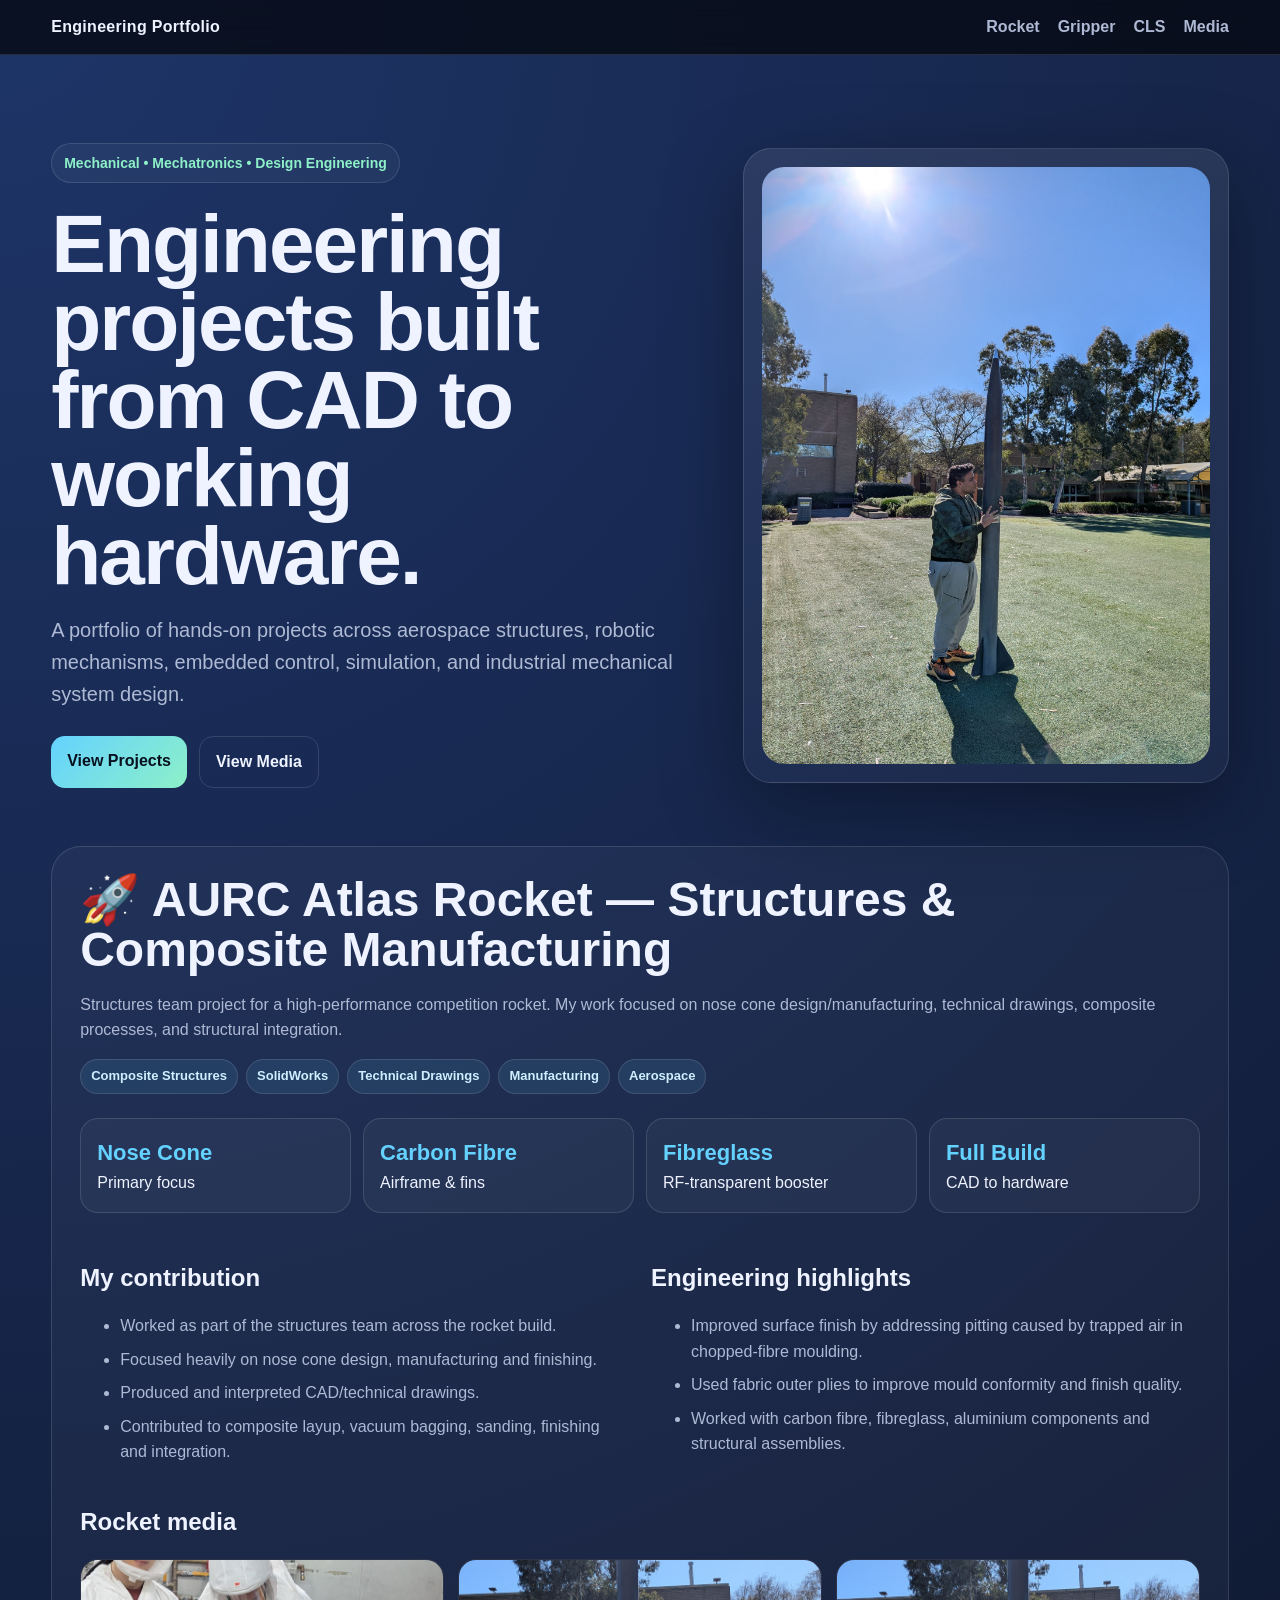
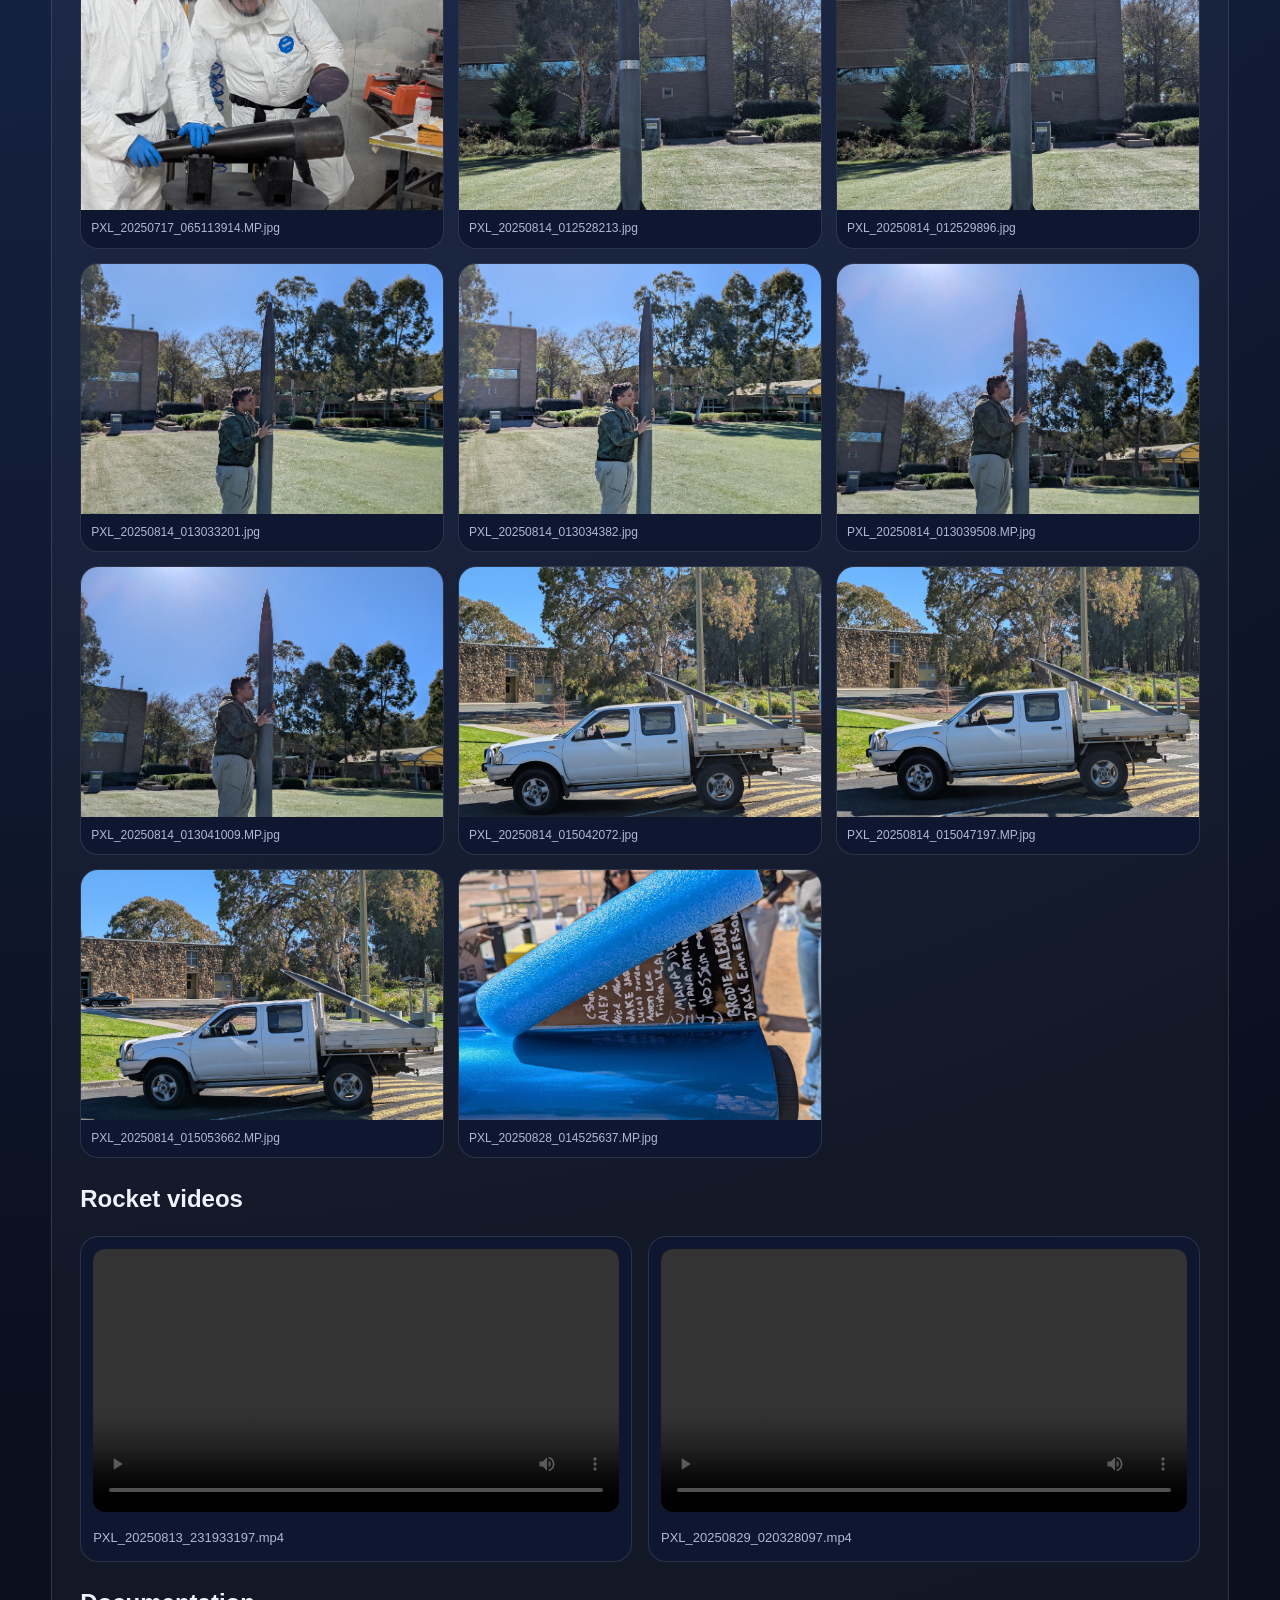
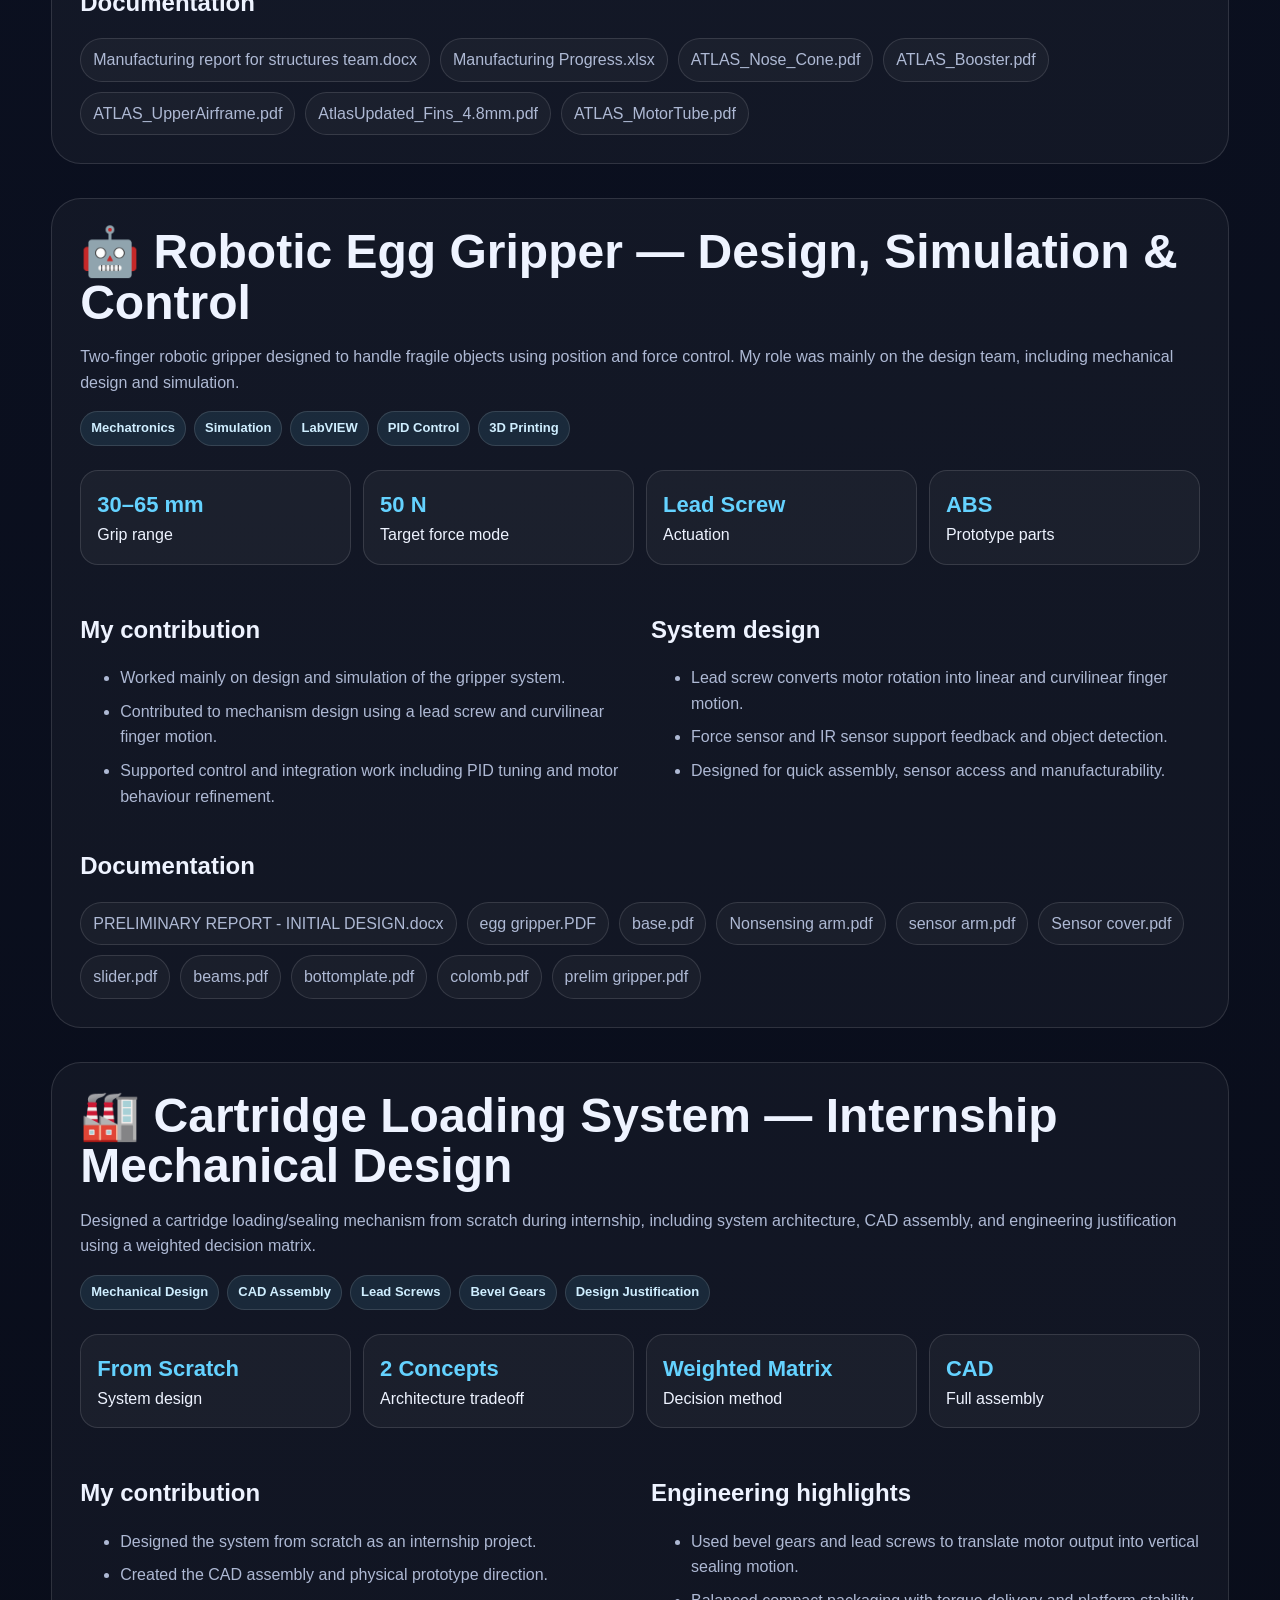
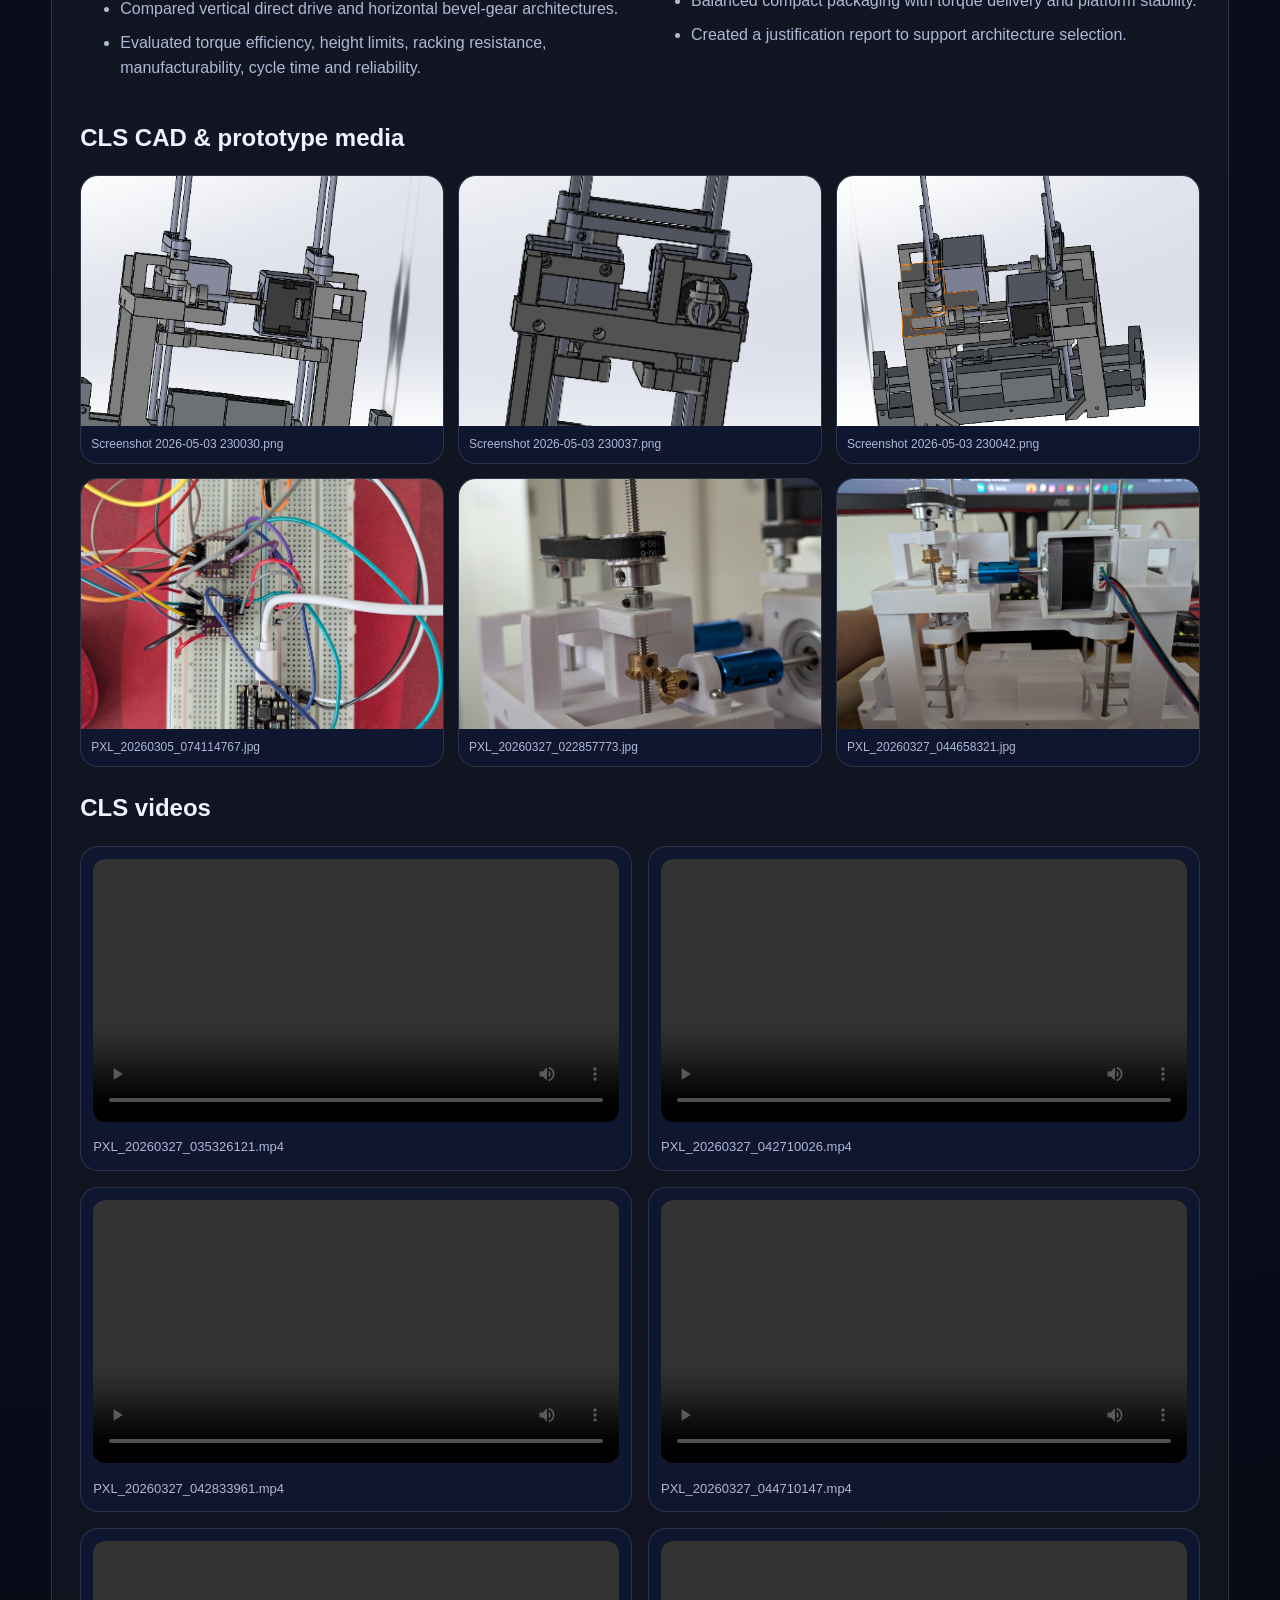
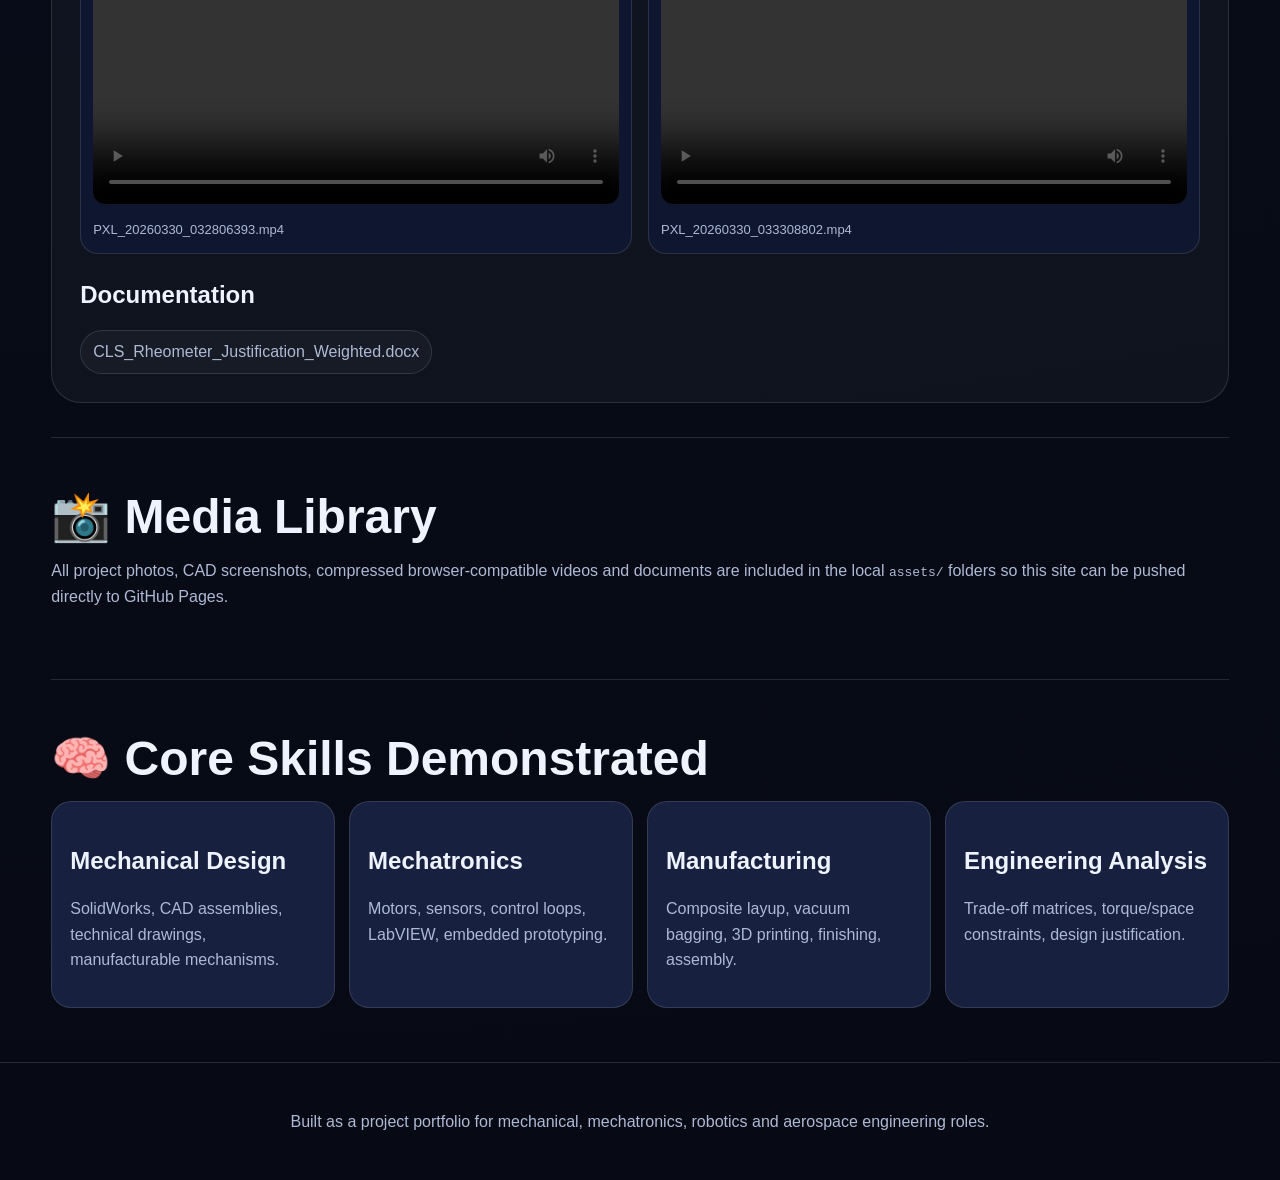
==== index.html @ 1f877331 "Add files via upload" ====
<!doctype html>
<html lang="en">
<head>
<meta charset="utf-8">
<meta name="viewport" content="width=device-width,initial-scale=1">
<title>Engineering Portfolio | Mechanical & Mechatronics Projects</title>
<style>
:root { --bg:#0b1020; --panel:#121a33; --card:#17213f; --text:#eef3ff; --muted:#aeb9d4; --accent:#64d2ff; --accent2:#8df0c8; --line:rgba(255,255,255,.12); }
*{box-sizing:border-box} html{scroll-behavior:smooth} body{margin:0;font-family:Inter,Segoe UI,Arial,sans-serif;background:radial-gradient(circle at top left,#1e3568 0,#0b1020 38%,#070a14 100%);color:var(--text);line-height:1.6} a{color:inherit} .wrap{width:min(1180px,92vw);margin:auto} nav{position:sticky;top:0;z-index:10;background:rgba(7,10,20,.82);backdrop-filter:blur(14px);border-bottom:1px solid var(--line)} nav .wrap{display:flex;justify-content:space-between;gap:16px;align-items:center;padding:14px 0} nav a{text-decoration:none;color:var(--muted);font-weight:600;margin-left:18px} nav a:hover{color:var(--accent)} .brand{color:var(--text);font-weight:800;letter-spacing:.3px} header{padding:88px 0 58px} .hero{display:grid;grid-template-columns:1.15fr .85fr;gap:34px;align-items:center} .badge{display:inline-flex;gap:8px;align-items:center;border:1px solid var(--line);border-radius:999px;padding:8px 12px;color:var(--accent2);background:rgba(255,255,255,.04);font-weight:700;font-size:14px} h1{font-size:clamp(40px,7vw,82px);line-height:.95;margin:22px 0 18px;letter-spacing:-2px} h2{font-size:clamp(30px,4vw,48px);line-height:1.05;margin:0 0 16px} h3{font-size:24px;margin:22px 0 8px} p{color:var(--muted)} .lead{font-size:20px;max-width:720px} .cta{display:flex;gap:12px;flex-wrap:wrap;margin-top:26px} .btn{display:inline-block;padding:12px 16px;border-radius:14px;text-decoration:none;background:linear-gradient(135deg,var(--accent),var(--accent2));color:#07101f;font-weight:900} .btn.secondary{background:transparent;color:var(--text);border:1px solid var(--line)} .hero-card{background:linear-gradient(180deg,rgba(255,255,255,.08),rgba(255,255,255,.03));border:1px solid var(--line);border-radius:28px;padding:18px;box-shadow:0 24px 80px rgba(0,0,0,.35)} .hero-card img{width:100%;border-radius:22px;display:block;aspect-ratio:3/4;object-fit:cover} section{padding:54px 0;border-top:1px solid var(--line)} .project{background:rgba(255,255,255,.035);border:1px solid var(--line);border-radius:30px;padding:28px;margin-bottom:34px} .kpis{display:grid;grid-template-columns:repeat(4,1fr);gap:12px;margin:24px 0} .kpi{padding:16px;border:1px solid var(--line);border-radius:18px;background:rgba(255,255,255,.04)} .kpi b{display:block;color:var(--accent);font-size:22px} .cols{display:grid;grid-template-columns:1fr 1fr;gap:22px} ul{color:var(--muted)} li{margin:8px 0} .tags{display:flex;gap:8px;flex-wrap:wrap;margin:16px 0} .tag{border:1px solid var(--line);background:rgba(100,210,255,.1);color:#cfeeff;padding:6px 10px;border-radius:999px;font-size:13px;font-weight:700} .gallery{display:grid;grid-template-columns:repeat(3,1fr);gap:14px;margin-top:18px} figure{margin:0;background:#0f1730;border:1px solid var(--line);border-radius:18px;overflow:hidden} figure img{width:100%;height:250px;object-fit:cover;display:block} figcaption{font-size:12px;color:var(--muted);padding:9px 10px;white-space:nowrap;overflow:hidden;text-overflow:ellipsis} .videos{display:grid;grid-template-columns:repeat(2,1fr);gap:16px;margin-top:18px} .video-card{background:#0f1730;border:1px solid var(--line);border-radius:18px;padding:12px} video{width:100%;border-radius:12px;background:#000} .video-card p{font-size:13px;margin:8px 0 0} .docs{display:flex;flex-wrap:wrap;gap:10px;margin-top:16px} .doc-link{text-decoration:none;border:1px solid var(--line);border-radius:999px;padding:8px 12px;color:var(--muted);background:rgba(255,255,255,.035)} .doc-link:hover{color:var(--text);border-color:var(--accent)} .skills{display:grid;grid-template-columns:repeat(4,1fr);gap:14px} .skill-card{background:var(--card);border:1px solid var(--line);border-radius:20px;padding:18px} footer{padding:46px 0;color:var(--muted);text-align:center;border-top:1px solid var(--line)} @media(max-width:850px){.hero,.cols,.skills{grid-template-columns:1fr}.kpis{grid-template-columns:repeat(2,1fr)}.gallery,.videos{grid-template-columns:1fr}nav .links{display:none}figure img{height:220px}}
</style>
</head>
<body>
<nav><div class="wrap"><div class="brand">Engineering Portfolio</div><div class="links"><a href="#rocket">Rocket</a><a href="#gripper">Gripper</a><a href="#cls">CLS</a><a href="#media">Media</a></div></div></nav>
<header><div class="wrap hero"><div><span class="badge">Mechanical • Mechatronics • Design Engineering</span><h1>Engineering projects built from CAD to working hardware.</h1><p class="lead">A portfolio of hands-on projects across aerospace structures, robotic mechanisms, embedded control, simulation, and industrial mechanical system design.</p><div class="cta"><a class="btn" href="#rocket">View Projects</a><a class="btn secondary" href="#media">View Media</a></div></div><div class="hero-card"><img src="assets/images/PXL_20250814_013033201.jpg" alt="Atlas rocket full body"></div></div></header>
<main class="wrap">
<section id="rocket" class="project"><h2>🚀 AURC Atlas Rocket — Structures & Composite Manufacturing</h2><p>Structures team project for a high-performance competition rocket. My work focused on nose cone design/manufacturing, technical drawings, composite processes, and structural integration.</p><div class="tags"><span class="tag">Composite Structures</span><span class="tag">SolidWorks</span><span class="tag">Technical Drawings</span><span class="tag">Manufacturing</span><span class="tag">Aerospace</span></div><div class="kpis"><div class="kpi"><b>Nose Cone</b>Primary focus</div><div class="kpi"><b>Carbon Fibre</b>Airframe & fins</div><div class="kpi"><b>Fibreglass</b>RF-transparent booster</div><div class="kpi"><b>Full Build</b>CAD to hardware</div></div><div class="cols"><div><h3>My contribution</h3><ul><li>Worked as part of the structures team across the rocket build.</li><li>Focused heavily on nose cone design, manufacturing and finishing.</li><li>Produced and interpreted CAD/technical drawings.</li><li>Contributed to composite layup, vacuum bagging, sanding, finishing and integration.</li></ul></div><div><h3>Engineering highlights</h3><ul><li>Improved surface finish by addressing pitting caused by trapped air in chopped-fibre moulding.</li><li>Used fabric outer plies to improve mould conformity and finish quality.</li><li>Worked with carbon fibre, fibreglass, aluminium components and structural assemblies.</li></ul></div></div><h3>Rocket media</h3><div class="gallery"><figure><img src="assets/images/PXL_20250717_065113914.MP.jpg" alt="PXL_20250717_065113914.MP.jpg"><figcaption>PXL_20250717_065113914.MP.jpg</figcaption></figure>
<figure><img src="assets/images/PXL_20250814_012528213.jpg" alt="PXL_20250814_012528213.jpg"><figcaption>PXL_20250814_012528213.jpg</figcaption></figure>
<figure><img src="assets/images/PXL_20250814_012529896.jpg" alt="PXL_20250814_012529896.jpg"><figcaption>PXL_20250814_012529896.jpg</figcaption></figure>
<figure><img src="assets/images/PXL_20250814_013033201.jpg" alt="PXL_20250814_013033201.jpg"><figcaption>PXL_20250814_013033201.jpg</figcaption></figure>
<figure><img src="assets/images/PXL_20250814_013034382.jpg" alt="PXL_20250814_013034382.jpg"><figcaption>PXL_20250814_013034382.jpg</figcaption></figure>
<figure><img src="assets/images/PXL_20250814_013039508.MP.jpg" alt="PXL_20250814_013039508.MP.jpg"><figcaption>PXL_20250814_013039508.MP.jpg</figcaption></figure>
<figure><img src="assets/images/PXL_20250814_013041009.MP.jpg" alt="PXL_20250814_013041009.MP.jpg"><figcaption>PXL_20250814_013041009.MP.jpg</figcaption></figure>
<figure><img src="assets/images/PXL_20250814_015042072.jpg" alt="PXL_20250814_015042072.jpg"><figcaption>PXL_20250814_015042072.jpg</figcaption></figure>
<figure><img src="assets/images/PXL_20250814_015047197.MP.jpg" alt="PXL_20250814_015047197.MP.jpg"><figcaption>PXL_20250814_015047197.MP.jpg</figcaption></figure>
<figure><img src="assets/images/PXL_20250814_015053662.MP.jpg" alt="PXL_20250814_015053662.MP.jpg"><figcaption>PXL_20250814_015053662.MP.jpg</figcaption></figure>
<figure><img src="assets/images/PXL_20250828_014525637.MP.jpg" alt="PXL_20250828_014525637.MP.jpg"><figcaption>PXL_20250828_014525637.MP.jpg</figcaption></figure>
</div><h3>Rocket videos</h3><div class="videos"><div class="video-card"><video controls preload="metadata" playsinline src="assets/videos/PXL_20250813_231933197_web.mp4"></video><p>PXL_20250813_231933197.mp4</p></div>
<div class="video-card"><video controls preload="metadata" playsinline src="assets/videos/PXL_20250829_020328097_web.mp4"></video><p>PXL_20250829_020328097.mp4</p></div>
</div><h3>Documentation</h3><div class="docs"><a class="doc-link" href="assets/docs/Manufacturing%20report%20for%20structures%20team.docx" target="_blank">Manufacturing report for structures team.docx</a>
<a class="doc-link" href="assets/docs/Manufacturing%20Progress.xlsx" target="_blank">Manufacturing Progress.xlsx</a>
<a class="doc-link" href="assets/docs/ATLAS_Nose_Cone.pdf" target="_blank">ATLAS_Nose_Cone.pdf</a>
<a class="doc-link" href="assets/docs/ATLAS_Booster.pdf" target="_blank">ATLAS_Booster.pdf</a>
<a class="doc-link" href="assets/docs/ATLAS_UpperAirframe.pdf" target="_blank">ATLAS_UpperAirframe.pdf</a>
<a class="doc-link" href="assets/docs/AtlasUpdated_Fins_4.8mm.pdf" target="_blank">AtlasUpdated_Fins_4.8mm.pdf</a>
<a class="doc-link" href="assets/docs/ATLAS_MotorTube.pdf" target="_blank">ATLAS_MotorTube.pdf</a>
</div></section>
<section id="gripper" class="project"><h2>🤖 Robotic Egg Gripper — Design, Simulation & Control</h2><p>Two-finger robotic gripper designed to handle fragile objects using position and force control. My role was mainly on the design team, including mechanical design and simulation.</p><div class="tags"><span class="tag">Mechatronics</span><span class="tag">Simulation</span><span class="tag">LabVIEW</span><span class="tag">PID Control</span><span class="tag">3D Printing</span></div><div class="kpis"><div class="kpi"><b>30–65 mm</b>Grip range</div><div class="kpi"><b>50 N</b>Target force mode</div><div class="kpi"><b>Lead Screw</b>Actuation</div><div class="kpi"><b>ABS</b>Prototype parts</div></div><div class="cols"><div><h3>My contribution</h3><ul><li>Worked mainly on design and simulation of the gripper system.</li><li>Contributed to mechanism design using a lead screw and curvilinear finger motion.</li><li>Supported control and integration work including PID tuning and motor behaviour refinement.</li></ul></div><div><h3>System design</h3><ul><li>Lead screw converts motor rotation into linear and curvilinear finger motion.</li><li>Force sensor and IR sensor support feedback and object detection.</li><li>Designed for quick assembly, sensor access and manufacturability.</li></ul></div></div><h3>Documentation</h3><div class="docs"><a class="doc-link" href="assets/docs/PRELIMINARY%20REPORT%20-%20INITIAL%20DESIGN.docx" target="_blank">PRELIMINARY REPORT - INITIAL DESIGN.docx</a>
<a class="doc-link" href="assets/docs/egg%20gripper.PDF" target="_blank">egg gripper.PDF</a>
<a class="doc-link" href="assets/docs/base.pdf" target="_blank">base.pdf</a>
<a class="doc-link" href="assets/docs/Nonsensing%20arm.pdf" target="_blank">Nonsensing arm.pdf</a>
<a class="doc-link" href="assets/docs/sensor%20arm.pdf" target="_blank">sensor arm.pdf</a>
<a class="doc-link" href="assets/docs/Sensor%20cover.pdf" target="_blank">Sensor cover.pdf</a>
<a class="doc-link" href="assets/docs/slider.pdf" target="_blank">slider.pdf</a>
<a class="doc-link" href="assets/docs/beams.pdf" target="_blank">beams.pdf</a>
<a class="doc-link" href="assets/docs/bottomplate.pdf" target="_blank">bottomplate.pdf</a>
<a class="doc-link" href="assets/docs/colomb.pdf" target="_blank">colomb.pdf</a>
<a class="doc-link" href="assets/docs/prelim%20gripper.pdf" target="_blank">prelim gripper.pdf</a>
</div></section>
<section id="cls" class="project"><h2>🏭 Cartridge Loading System — Internship Mechanical Design</h2><p>Designed a cartridge loading/sealing mechanism from scratch during internship, including system architecture, CAD assembly, and engineering justification using a weighted decision matrix.</p><div class="tags"><span class="tag">Mechanical Design</span><span class="tag">CAD Assembly</span><span class="tag">Lead Screws</span><span class="tag">Bevel Gears</span><span class="tag">Design Justification</span></div><div class="kpis"><div class="kpi"><b>From Scratch</b>System design</div><div class="kpi"><b>2 Concepts</b>Architecture tradeoff</div><div class="kpi"><b>Weighted Matrix</b>Decision method</div><div class="kpi"><b>CAD</b>Full assembly</div></div><div class="cols"><div><h3>My contribution</h3><ul><li>Designed the system from scratch as an internship project.</li><li>Created the CAD assembly and physical prototype direction.</li><li>Compared vertical direct drive and horizontal bevel-gear architectures.</li><li>Evaluated torque efficiency, height limits, racking resistance, manufacturability, cycle time and reliability.</li></ul></div><div><h3>Engineering highlights</h3><ul><li>Used bevel gears and lead screws to translate motor output into vertical sealing motion.</li><li>Balanced compact packaging with torque delivery and platform stability.</li><li>Created a justification report to support architecture selection.</li></ul></div></div><h3>CLS CAD & prototype media</h3><div class="gallery"><figure><img src="assets/images/Screenshot%202026-05-03%20230030.png" alt="Screenshot 2026-05-03 230030.png"><figcaption>Screenshot 2026-05-03 230030.png</figcaption></figure>
<figure><img src="assets/images/Screenshot%202026-05-03%20230037.png" alt="Screenshot 2026-05-03 230037.png"><figcaption>Screenshot 2026-05-03 230037.png</figcaption></figure>
<figure><img src="assets/images/Screenshot%202026-05-03%20230042.png" alt="Screenshot 2026-05-03 230042.png"><figcaption>Screenshot 2026-05-03 230042.png</figcaption></figure>
<figure><img src="assets/images/PXL_20260305_074114767.jpg" alt="PXL_20260305_074114767.jpg"><figcaption>PXL_20260305_074114767.jpg</figcaption></figure>
<figure><img src="assets/images/PXL_20260327_022857773.jpg" alt="PXL_20260327_022857773.jpg"><figcaption>PXL_20260327_022857773.jpg</figcaption></figure>
<figure><img src="assets/images/PXL_20260327_044658321.jpg" alt="PXL_20260327_044658321.jpg"><figcaption>PXL_20260327_044658321.jpg</figcaption></figure>
</div><h3>CLS videos</h3><div class="videos"><div class="video-card"><video controls preload="metadata" playsinline src="assets/videos/PXL_20260327_035326121_web.mp4"></video><p>PXL_20260327_035326121.mp4</p></div>
<div class="video-card"><video controls preload="metadata" playsinline src="assets/videos/PXL_20260327_042710026_web.mp4"></video><p>PXL_20260327_042710026.mp4</p></div>
<div class="video-card"><video controls preload="metadata" playsinline src="assets/videos/PXL_20260327_042833961_web.mp4"></video><p>PXL_20260327_042833961.mp4</p></div>
<div class="video-card"><video controls preload="metadata" playsinline src="assets/videos/PXL_20260327_044710147_web.mp4"></video><p>PXL_20260327_044710147.mp4</p></div>
<div class="video-card"><video controls preload="metadata" playsinline src="assets/videos/PXL_20260330_032806393_web.mp4"></video><p>PXL_20260330_032806393.mp4</p></div>
<div class="video-card"><video controls preload="metadata" playsinline src="assets/videos/PXL_20260330_033308802_web.mp4"></video><p>PXL_20260330_033308802.mp4</p></div>
</div><h3>Documentation</h3><div class="docs"><a class="doc-link" href="assets/docs/CLS_Rheometer_Justification_Weighted.docx" target="_blank">CLS_Rheometer_Justification_Weighted.docx</a>
</div></section>
<section id="media"><h2>📸 Media Library</h2><p>All project photos, CAD screenshots, compressed browser-compatible videos and documents are included in the local <code>assets/</code> folders so this site can be pushed directly to GitHub Pages.</p></section>
<section><h2>🧠 Core Skills Demonstrated</h2><div class="skills"><div class="skill-card"><h3>Mechanical Design</h3><p>SolidWorks, CAD assemblies, technical drawings, manufacturable mechanisms.</p></div><div class="skill-card"><h3>Mechatronics</h3><p>Motors, sensors, control loops, LabVIEW, embedded prototyping.</p></div><div class="skill-card"><h3>Manufacturing</h3><p>Composite layup, vacuum bagging, 3D printing, finishing, assembly.</p></div><div class="skill-card"><h3>Engineering Analysis</h3><p>Trade-off matrices, torque/space constraints, design justification.</p></div></div></section>
</main><footer><div class="wrap">Built as a project portfolio for mechanical, mechatronics, robotics and aerospace engineering roles.</div></footer>
</body></html>
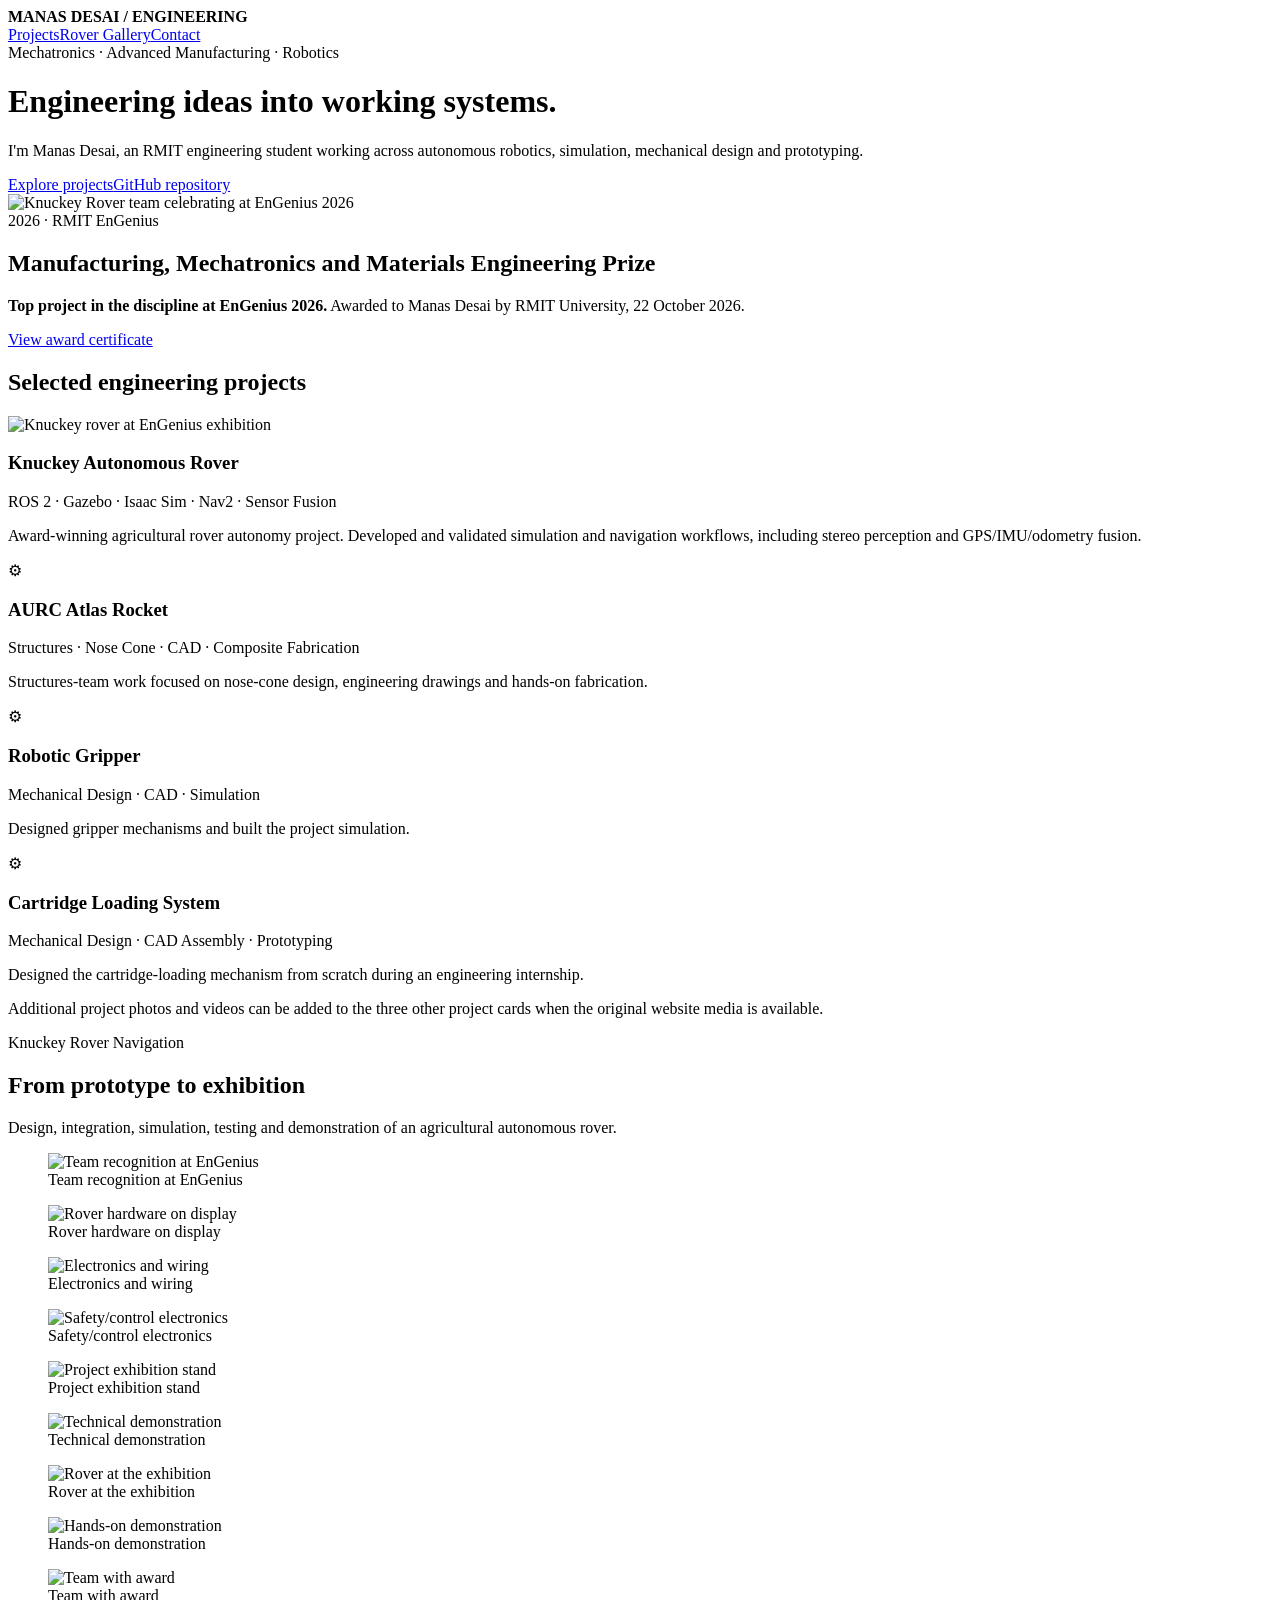
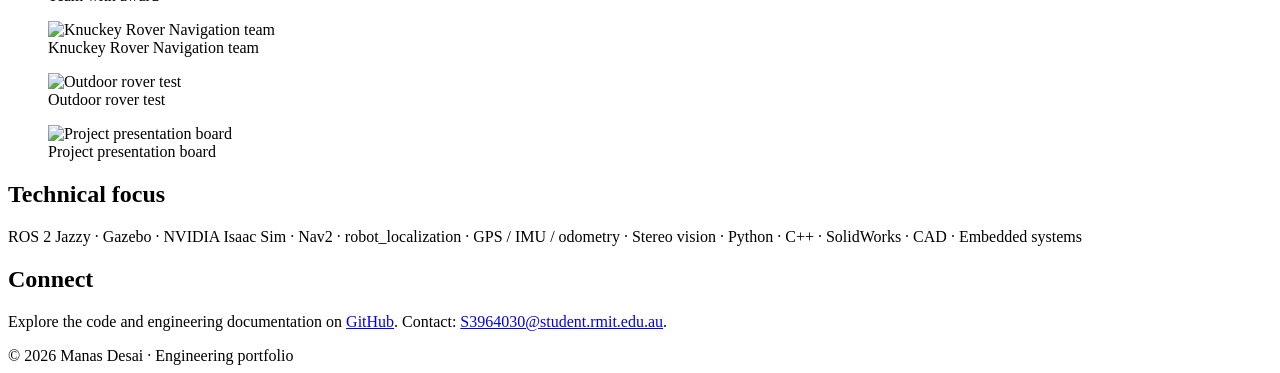
==== commit a89d71ff: "Add files via upload" ====
--- a/index.html
+++ b/index.html
@@ -1,66 +1 @@
-<!doctype html>
-<html lang="en">
-<head>
-<meta charset="utf-8">
-<meta name="viewport" content="width=device-width,initial-scale=1">
-<title>Engineering Portfolio | Mechanical & Mechatronics Projects</title>
-<style>
-:root { --bg:#0b1020; --panel:#121a33; --card:#17213f; --text:#eef3ff; --muted:#aeb9d4; --accent:#64d2ff; --accent2:#8df0c8; --line:rgba(255,255,255,.12); }
-*{box-sizing:border-box} html{scroll-behavior:smooth} body{margin:0;font-family:Inter,Segoe UI,Arial,sans-serif;background:radial-gradient(circle at top left,#1e3568 0,#0b1020 38%,#070a14 100%);color:var(--text);line-height:1.6} a{color:inherit} .wrap{width:min(1180px,92vw);margin:auto} nav{position:sticky;top:0;z-index:10;background:rgba(7,10,20,.82);backdrop-filter:blur(14px);border-bottom:1px solid var(--line)} nav .wrap{display:flex;justify-content:space-between;gap:16px;align-items:center;padding:14px 0} nav a{text-decoration:none;color:var(--muted);font-weight:600;margin-left:18px} nav a:hover{color:var(--accent)} .brand{color:var(--text);font-weight:800;letter-spacing:.3px} header{padding:88px 0 58px} .hero{display:grid;grid-template-columns:1.15fr .85fr;gap:34px;align-items:center} .badge{display:inline-flex;gap:8px;align-items:center;border:1px solid var(--line);border-radius:999px;padding:8px 12px;color:var(--accent2);background:rgba(255,255,255,.04);font-weight:700;font-size:14px} h1{font-size:clamp(40px,7vw,82px);line-height:.95;margin:22px 0 18px;letter-spacing:-2px} h2{font-size:clamp(30px,4vw,48px);line-height:1.05;margin:0 0 16px} h3{font-size:24px;margin:22px 0 8px} p{color:var(--muted)} .lead{font-size:20px;max-width:720px} .cta{display:flex;gap:12px;flex-wrap:wrap;margin-top:26px} .btn{display:inline-block;padding:12px 16px;border-radius:14px;text-decoration:none;background:linear-gradient(135deg,var(--accent),var(--accent2));color:#07101f;font-weight:900} .btn.secondary{background:transparent;color:var(--text);border:1px solid var(--line)} .hero-card{background:linear-gradient(180deg,rgba(255,255,255,.08),rgba(255,255,255,.03));border:1px solid var(--line);border-radius:28px;padding:18px;box-shadow:0 24px 80px rgba(0,0,0,.35)} .hero-card img{width:100%;border-radius:22px;display:block;aspect-ratio:3/4;object-fit:cover} section{padding:54px 0;border-top:1px solid var(--line)} .project{background:rgba(255,255,255,.035);border:1px solid var(--line);border-radius:30px;padding:28px;margin-bottom:34px} .kpis{display:grid;grid-template-columns:repeat(4,1fr);gap:12px;margin:24px 0} .kpi{padding:16px;border:1px solid var(--line);border-radius:18px;background:rgba(255,255,255,.04)} .kpi b{display:block;color:var(--accent);font-size:22px} .cols{display:grid;grid-template-columns:1fr 1fr;gap:22px} ul{color:var(--muted)} li{margin:8px 0} .tags{display:flex;gap:8px;flex-wrap:wrap;margin:16px 0} .tag{border:1px solid var(--line);background:rgba(100,210,255,.1);color:#cfeeff;padding:6px 10px;border-radius:999px;font-size:13px;font-weight:700} .gallery{display:grid;grid-template-columns:repeat(3,1fr);gap:14px;margin-top:18px} figure{margin:0;background:#0f1730;border:1px solid var(--line);border-radius:18px;overflow:hidden} figure img{width:100%;height:250px;object-fit:cover;display:block} figcaption{font-size:12px;color:var(--muted);padding:9px 10px;white-space:nowrap;overflow:hidden;text-overflow:ellipsis} .videos{display:grid;grid-template-columns:repeat(2,1fr);gap:16px;margin-top:18px} .video-card{background:#0f1730;border:1px solid var(--line);border-radius:18px;padding:12px} video{width:100%;border-radius:12px;background:#000} .video-card p{font-size:13px;margin:8px 0 0} .docs{display:flex;flex-wrap:wrap;gap:10px;margin-top:16px} .doc-link{text-decoration:none;border:1px solid var(--line);border-radius:999px;padding:8px 12px;color:var(--muted);background:rgba(255,255,255,.035)} .doc-link:hover{color:var(--text);border-color:var(--accent)} .skills{display:grid;grid-template-columns:repeat(4,1fr);gap:14px} .skill-card{background:var(--card);border:1px solid var(--line);border-radius:20px;padding:18px} footer{padding:46px 0;color:var(--muted);text-align:center;border-top:1px solid var(--line)} @media(max-width:850px){.hero,.cols,.skills{grid-template-columns:1fr}.kpis{grid-template-columns:repeat(2,1fr)}.gallery,.videos{grid-template-columns:1fr}nav .links{display:none}figure img{height:220px}}
-</style>
-</head>
-<body>
-<nav><div class="wrap"><div class="brand">Engineering Portfolio</div><div class="links"><a href="#rocket">Rocket</a><a href="#gripper">Gripper</a><a href="#cls">CLS</a><a href="#media">Media</a></div></div></nav>
-<header><div class="wrap hero"><div><span class="badge">Mechanical • Mechatronics • Design Engineering</span><h1>Engineering projects built from CAD to working hardware.</h1><p class="lead">A portfolio of hands-on projects across aerospace structures, robotic mechanisms, embedded control, simulation, and industrial mechanical system design.</p><div class="cta"><a class="btn" href="#rocket">View Projects</a><a class="btn secondary" href="#media">View Media</a></div></div><div class="hero-card"><img src="assets/images/PXL_20250814_013033201.jpg" alt="Atlas rocket full body"></div></div></header>
-<main class="wrap">
-<section id="rocket" class="project"><h2>🚀 AURC Atlas Rocket — Structures & Composite Manufacturing</h2><p>Structures team project for a high-performance competition rocket. My work focused on nose cone design/manufacturing, technical drawings, composite processes, and structural integration.</p><div class="tags"><span class="tag">Composite Structures</span><span class="tag">SolidWorks</span><span class="tag">Technical Drawings</span><span class="tag">Manufacturing</span><span class="tag">Aerospace</span></div><div class="kpis"><div class="kpi"><b>Nose Cone</b>Primary focus</div><div class="kpi"><b>Carbon Fibre</b>Airframe & fins</div><div class="kpi"><b>Fibreglass</b>RF-transparent booster</div><div class="kpi"><b>Full Build</b>CAD to hardware</div></div><div class="cols"><div><h3>My contribution</h3><ul><li>Worked as part of the structures team across the rocket build.</li><li>Focused heavily on nose cone design, manufacturing and finishing.</li><li>Produced and interpreted CAD/technical drawings.</li><li>Contributed to composite layup, vacuum bagging, sanding, finishing and integration.</li></ul></div><div><h3>Engineering highlights</h3><ul><li>Improved surface finish by addressing pitting caused by trapped air in chopped-fibre moulding.</li><li>Used fabric outer plies to improve mould conformity and finish quality.</li><li>Worked with carbon fibre, fibreglass, aluminium components and structural assemblies.</li></ul></div></div><h3>Rocket media</h3><div class="gallery"><figure><img src="assets/images/PXL_20250717_065113914.MP.jpg" alt="PXL_20250717_065113914.MP.jpg"><figcaption>PXL_20250717_065113914.MP.jpg</figcaption></figure>
-<figure><img src="assets/images/PXL_20250814_012528213.jpg" alt="PXL_20250814_012528213.jpg"><figcaption>PXL_20250814_012528213.jpg</figcaption></figure>
-<figure><img src="assets/images/PXL_20250814_012529896.jpg" alt="PXL_20250814_012529896.jpg"><figcaption>PXL_20250814_012529896.jpg</figcaption></figure>
-<figure><img src="assets/images/PXL_20250814_013033201.jpg" alt="PXL_20250814_013033201.jpg"><figcaption>PXL_20250814_013033201.jpg</figcaption></figure>
-<figure><img src="assets/images/PXL_20250814_013034382.jpg" alt="PXL_20250814_013034382.jpg"><figcaption>PXL_20250814_013034382.jpg</figcaption></figure>
-<figure><img src="assets/images/PXL_20250814_013039508.MP.jpg" alt="PXL_20250814_013039508.MP.jpg"><figcaption>PXL_20250814_013039508.MP.jpg</figcaption></figure>
-<figure><img src="assets/images/PXL_20250814_013041009.MP.jpg" alt="PXL_20250814_013041009.MP.jpg"><figcaption>PXL_20250814_013041009.MP.jpg</figcaption></figure>
-<figure><img src="assets/images/PXL_20250814_015042072.jpg" alt="PXL_20250814_015042072.jpg"><figcaption>PXL_20250814_015042072.jpg</figcaption></figure>
-<figure><img src="assets/images/PXL_20250814_015047197.MP.jpg" alt="PXL_20250814_015047197.MP.jpg"><figcaption>PXL_20250814_015047197.MP.jpg</figcaption></figure>
-<figure><img src="assets/images/PXL_20250814_015053662.MP.jpg" alt="PXL_20250814_015053662.MP.jpg"><figcaption>PXL_20250814_015053662.MP.jpg</figcaption></figure>
-<figure><img src="assets/images/PXL_20250828_014525637.MP.jpg" alt="PXL_20250828_014525637.MP.jpg"><figcaption>PXL_20250828_014525637.MP.jpg</figcaption></figure>
-</div><h3>Rocket videos</h3><div class="videos"><div class="video-card"><video controls preload="metadata" playsinline src="assets/videos/PXL_20250813_231933197_web.mp4"></video><p>PXL_20250813_231933197.mp4</p></div>
-<div class="video-card"><video controls preload="metadata" playsinline src="assets/videos/PXL_20250829_020328097_web.mp4"></video><p>PXL_20250829_020328097.mp4</p></div>
-</div><h3>Documentation</h3><div class="docs"><a class="doc-link" href="assets/docs/Manufacturing%20report%20for%20structures%20team.docx" target="_blank">Manufacturing report for structures team.docx</a>
-<a class="doc-link" href="assets/docs/Manufacturing%20Progress.xlsx" target="_blank">Manufacturing Progress.xlsx</a>
-<a class="doc-link" href="assets/docs/ATLAS_Nose_Cone.pdf" target="_blank">ATLAS_Nose_Cone.pdf</a>
-<a class="doc-link" href="assets/docs/ATLAS_Booster.pdf" target="_blank">ATLAS_Booster.pdf</a>
-<a class="doc-link" href="assets/docs/ATLAS_UpperAirframe.pdf" target="_blank">ATLAS_UpperAirframe.pdf</a>
-<a class="doc-link" href="assets/docs/AtlasUpdated_Fins_4.8mm.pdf" target="_blank">AtlasUpdated_Fins_4.8mm.pdf</a>
-<a class="doc-link" href="assets/docs/ATLAS_MotorTube.pdf" target="_blank">ATLAS_MotorTube.pdf</a>
-</div></section>
-<section id="gripper" class="project"><h2>🤖 Robotic Egg Gripper — Design, Simulation & Control</h2><p>Two-finger robotic gripper designed to handle fragile objects using position and force control. My role was mainly on the design team, including mechanical design and simulation.</p><div class="tags"><span class="tag">Mechatronics</span><span class="tag">Simulation</span><span class="tag">LabVIEW</span><span class="tag">PID Control</span><span class="tag">3D Printing</span></div><div class="kpis"><div class="kpi"><b>30–65 mm</b>Grip range</div><div class="kpi"><b>50 N</b>Target force mode</div><div class="kpi"><b>Lead Screw</b>Actuation</div><div class="kpi"><b>ABS</b>Prototype parts</div></div><div class="cols"><div><h3>My contribution</h3><ul><li>Worked mainly on design and simulation of the gripper system.</li><li>Contributed to mechanism design using a lead screw and curvilinear finger motion.</li><li>Supported control and integration work including PID tuning and motor behaviour refinement.</li></ul></div><div><h3>System design</h3><ul><li>Lead screw converts motor rotation into linear and curvilinear finger motion.</li><li>Force sensor and IR sensor support feedback and object detection.</li><li>Designed for quick assembly, sensor access and manufacturability.</li></ul></div></div><h3>Documentation</h3><div class="docs"><a class="doc-link" href="assets/docs/PRELIMINARY%20REPORT%20-%20INITIAL%20DESIGN.docx" target="_blank">PRELIMINARY REPORT - INITIAL DESIGN.docx</a>
-<a class="doc-link" href="assets/docs/egg%20gripper.PDF" target="_blank">egg gripper.PDF</a>
-<a class="doc-link" href="assets/docs/base.pdf" target="_blank">base.pdf</a>
-<a class="doc-link" href="assets/docs/Nonsensing%20arm.pdf" target="_blank">Nonsensing arm.pdf</a>
-<a class="doc-link" href="assets/docs/sensor%20arm.pdf" target="_blank">sensor arm.pdf</a>
-<a class="doc-link" href="assets/docs/Sensor%20cover.pdf" target="_blank">Sensor cover.pdf</a>
-<a class="doc-link" href="assets/docs/slider.pdf" target="_blank">slider.pdf</a>
-<a class="doc-link" href="assets/docs/beams.pdf" target="_blank">beams.pdf</a>
-<a class="doc-link" href="assets/docs/bottomplate.pdf" target="_blank">bottomplate.pdf</a>
-<a class="doc-link" href="assets/docs/colomb.pdf" target="_blank">colomb.pdf</a>
-<a class="doc-link" href="assets/docs/prelim%20gripper.pdf" target="_blank">prelim gripper.pdf</a>
-</div></section>
-<section id="cls" class="project"><h2>🏭 Cartridge Loading System — Internship Mechanical Design</h2><p>Designed a cartridge loading/sealing mechanism from scratch during internship, including system architecture, CAD assembly, and engineering justification using a weighted decision matrix.</p><div class="tags"><span class="tag">Mechanical Design</span><span class="tag">CAD Assembly</span><span class="tag">Lead Screws</span><span class="tag">Bevel Gears</span><span class="tag">Design Justification</span></div><div class="kpis"><div class="kpi"><b>From Scratch</b>System design</div><div class="kpi"><b>2 Concepts</b>Architecture tradeoff</div><div class="kpi"><b>Weighted Matrix</b>Decision method</div><div class="kpi"><b>CAD</b>Full assembly</div></div><div class="cols"><div><h3>My contribution</h3><ul><li>Designed the system from scratch as an internship project.</li><li>Created the CAD assembly and physical prototype direction.</li><li>Compared vertical direct drive and horizontal bevel-gear architectures.</li><li>Evaluated torque efficiency, height limits, racking resistance, manufacturability, cycle time and reliability.</li></ul></div><div><h3>Engineering highlights</h3><ul><li>Used bevel gears and lead screws to translate motor output into vertical sealing motion.</li><li>Balanced compact packaging with torque delivery and platform stability.</li><li>Created a justification report to support architecture selection.</li></ul></div></div><h3>CLS CAD & prototype media</h3><div class="gallery"><figure><img src="assets/images/Screenshot%202026-05-03%20230030.png" alt="Screenshot 2026-05-03 230030.png"><figcaption>Screenshot 2026-05-03 230030.png</figcaption></figure>
-<figure><img src="assets/images/Screenshot%202026-05-03%20230037.png" alt="Screenshot 2026-05-03 230037.png"><figcaption>Screenshot 2026-05-03 230037.png</figcaption></figure>
-<figure><img src="assets/images/Screenshot%202026-05-03%20230042.png" alt="Screenshot 2026-05-03 230042.png"><figcaption>Screenshot 2026-05-03 230042.png</figcaption></figure>
-<figure><img src="assets/images/PXL_20260305_074114767.jpg" alt="PXL_20260305_074114767.jpg"><figcaption>PXL_20260305_074114767.jpg</figcaption></figure>
-<figure><img src="assets/images/PXL_20260327_022857773.jpg" alt="PXL_20260327_022857773.jpg"><figcaption>PXL_20260327_022857773.jpg</figcaption></figure>
-<figure><img src="assets/images/PXL_20260327_044658321.jpg" alt="PXL_20260327_044658321.jpg"><figcaption>PXL_20260327_044658321.jpg</figcaption></figure>
-</div><h3>CLS videos</h3><div class="videos"><div class="video-card"><video controls preload="metadata" playsinline src="assets/videos/PXL_20260327_035326121_web.mp4"></video><p>PXL_20260327_035326121.mp4</p></div>
-<div class="video-card"><video controls preload="metadata" playsinline src="assets/videos/PXL_20260327_042710026_web.mp4"></video><p>PXL_20260327_042710026.mp4</p></div>
-<div class="video-card"><video controls preload="metadata" playsinline src="assets/videos/PXL_20260327_042833961_web.mp4"></video><p>PXL_20260327_042833961.mp4</p></div>
-<div class="video-card"><video controls preload="metadata" playsinline src="assets/videos/PXL_20260327_044710147_web.mp4"></video><p>PXL_20260327_044710147.mp4</p></div>
-<div class="video-card"><video controls preload="metadata" playsinline src="assets/videos/PXL_20260330_032806393_web.mp4"></video><p>PXL_20260330_032806393.mp4</p></div>
-<div class="video-card"><video controls preload="metadata" playsinline src="assets/videos/PXL_20260330_033308802_web.mp4"></video><p>PXL_20260330_033308802.mp4</p></div>
-</div><h3>Documentation</h3><div class="docs"><a class="doc-link" href="assets/docs/CLS_Rheometer_Justification_Weighted.docx" target="_blank">CLS_Rheometer_Justification_Weighted.docx</a>
-</div></section>
-<section id="media"><h2>📸 Media Library</h2><p>All project photos, CAD screenshots, compressed browser-compatible videos and documents are included in the local <code>assets/</code> folders so this site can be pushed directly to GitHub Pages.</p></section>
-<section><h2>🧠 Core Skills Demonstrated</h2><div class="skills"><div class="skill-card"><h3>Mechanical Design</h3><p>SolidWorks, CAD assemblies, technical drawings, manufacturable mechanisms.</p></div><div class="skill-card"><h3>Mechatronics</h3><p>Motors, sensors, control loops, LabVIEW, embedded prototyping.</p></div><div class="skill-card"><h3>Manufacturing</h3><p>Composite layup, vacuum bagging, 3D printing, finishing, assembly.</p></div><div class="skill-card"><h3>Engineering Analysis</h3><p>Trade-off matrices, torque/space constraints, design justification.</p></div></div></section>
-</main><footer><div class="wrap">Built as a project portfolio for mechanical, mechatronics, robotics and aerospace engineering roles.</div></footer>
-</body></html>+<!doctype html><html lang="en"><head><meta charset="utf-8"><meta name="viewport" content="width=device-width,initial-scale=1"><meta name="description" content="Manas Desai — Mechatronics and Advanced Manufacturing engineering portfolio"><title>Manas Desai | Engineering Portfolio</title><link rel="stylesheet" href="style.css"></head><body><header><nav class="nav"><strong>MANAS DESAI / ENGINEERING</strong><div><a href="#projects">Projects</a><a href="#rover">Rover Gallery</a><a href="#contact">Contact</a></div></nav></header><main><div class="hero"><div><div class="eyebrow">Mechatronics · Advanced Manufacturing · Robotics</div><h1>Engineering ideas into working systems.</h1><p class="lead">I'm Manas Desai, an RMIT engineering student working across autonomous robotics, simulation, mechanical design and prototyping.</p><a class="btn" href="#projects">Explore projects</a><a class="btn" href="https://github.com/anakin-skywalker-1708/Engineering-Portfolio">GitHub repository</a></div><img src="assets/rover/photo-093.jpg" alt="Knuckey Rover team celebrating at EnGenius 2026"></div><aside class="award"><div class="eyebrow">2026 · RMIT EnGenius</div><h2>Manufacturing, Mechatronics and Materials Engineering Prize</h2><p><strong>Top project in the discipline at EnGenius 2026.</strong> Awarded to Manas Desai by RMIT University, 22 October 2026.</p><a href="assets/rover/photo-077.jpg">View award certificate</a></aside><section id="projects"><h2>Selected engineering projects</h2><div class="grid"><article class="card"><img loading="lazy" src="assets/rover/photo-085.jpg" alt="Knuckey rover at EnGenius exhibition"><div class="content"><h3>Knuckey Autonomous Rover</h3><div class="tag">ROS 2 · Gazebo · Isaac Sim · Nav2 · Sensor Fusion</div><p>Award-winning agricultural rover autonomy project. Developed and validated simulation and navigation workflows, including stereo perception and GPS/IMU/odometry fusion.</p></div></article><article class="card"><div class="placeholder" aria-hidden="true">⚙</div><div class="content"><h3>AURC Atlas Rocket</h3><div class="tag">Structures · Nose Cone · CAD · Composite Fabrication</div><p>Structures-team work focused on nose-cone design, engineering drawings and hands-on fabrication.</p></div></article><article class="card"><div class="placeholder" aria-hidden="true">⚙</div><div class="content"><h3>Robotic Gripper</h3><div class="tag">Mechanical Design · CAD · Simulation</div><p>Designed gripper mechanisms and built the project simulation.</p></div></article><article class="card"><div class="placeholder" aria-hidden="true">⚙</div><div class="content"><h3>Cartridge Loading System</h3><div class="tag">Mechanical Design · CAD Assembly · Prototyping</div><p>Designed the cartridge-loading mechanism from scratch during an engineering internship.</p></div></article></div><p class="tag">Additional project photos and videos can be added to the three other project cards when the original website media is available.</p></section><section id="rover"><div class="eyebrow">Knuckey Rover Navigation</div><h2>From prototype to exhibition</h2><p class="lead">Design, integration, simulation, testing and demonstration of an agricultural autonomous rover.</p><div class="gallery"><figure><img loading="lazy" src="assets/rover/photo-003.jpg" alt="Team recognition at EnGenius"><figcaption>Team recognition at EnGenius</figcaption></figure><figure><img loading="lazy" src="assets/rover/photo-085.jpg" alt="Rover hardware on display"><figcaption>Rover hardware on display</figcaption></figure><figure><img loading="lazy" src="assets/rover/photo-086.jpg" alt="Electronics and wiring"><figcaption>Electronics and wiring</figcaption></figure><figure><img loading="lazy" src="assets/rover/photo-087.jpg" alt="Safety/control electronics"><figcaption>Safety/control electronics</figcaption></figure><figure><img loading="lazy" src="assets/rover/photo-088.jpg" alt="Project exhibition stand"><figcaption>Project exhibition stand</figcaption></figure><figure><img loading="lazy" src="assets/rover/photo-089.jpg" alt="Technical demonstration"><figcaption>Technical demonstration</figcaption></figure><figure><img loading="lazy" src="assets/rover/photo-090.jpg" alt="Rover at the exhibition"><figcaption>Rover at the exhibition</figcaption></figure><figure><img loading="lazy" src="assets/rover/photo-091.jpg" alt="Hands-on demonstration"><figcaption>Hands-on demonstration</figcaption></figure><figure><img loading="lazy" src="assets/rover/photo-093.jpg" alt="Team with award"><figcaption>Team with award</figcaption></figure><figure><img loading="lazy" src="assets/rover/photo-096.jpg" alt="Knuckey Rover Navigation team"><figcaption>Knuckey Rover Navigation team</figcaption></figure><figure><img loading="lazy" src="assets/rover/photo-043.jpg" alt="Outdoor rover test"><figcaption>Outdoor rover test</figcaption></figure><figure><img loading="lazy" src="assets/rover/photo-046.jpg" alt="Project presentation board"><figcaption>Project presentation board</figcaption></figure></div></section><section><h2>Technical focus</h2><p>ROS 2 Jazzy · Gazebo · NVIDIA Isaac Sim · Nav2 · robot_localization · GPS / IMU / odometry · Stereo vision · Python · C++ · SolidWorks · CAD · Embedded systems</p></section><section id="contact"><h2>Connect</h2><p>Explore the code and engineering documentation on <a href="https://github.com/anakin-skywalker-1708">GitHub</a>. Contact: <a href="mailto:S3964030@student.rmit.edu.au">S3964030@student.rmit.edu.au</a>.</p></section><footer>© 2026 Manas Desai · Engineering portfolio</footer></main></body></html>
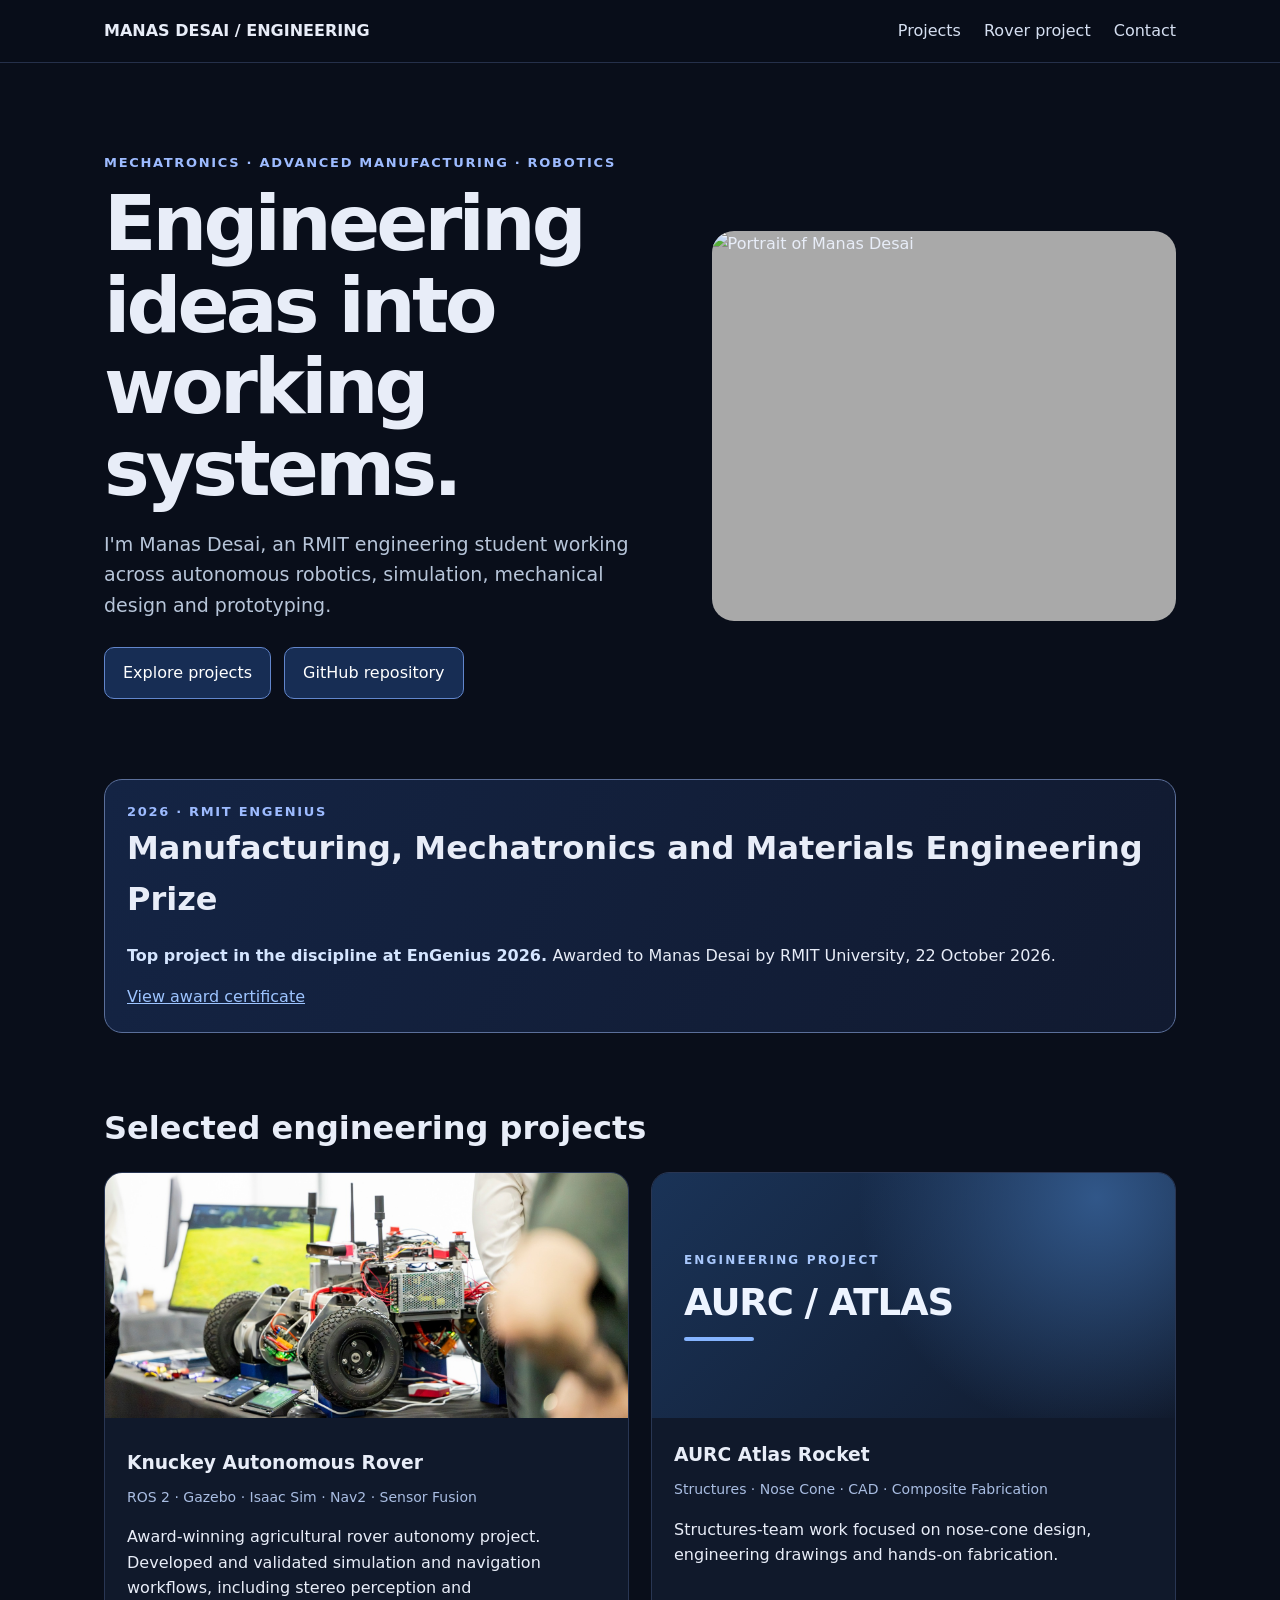
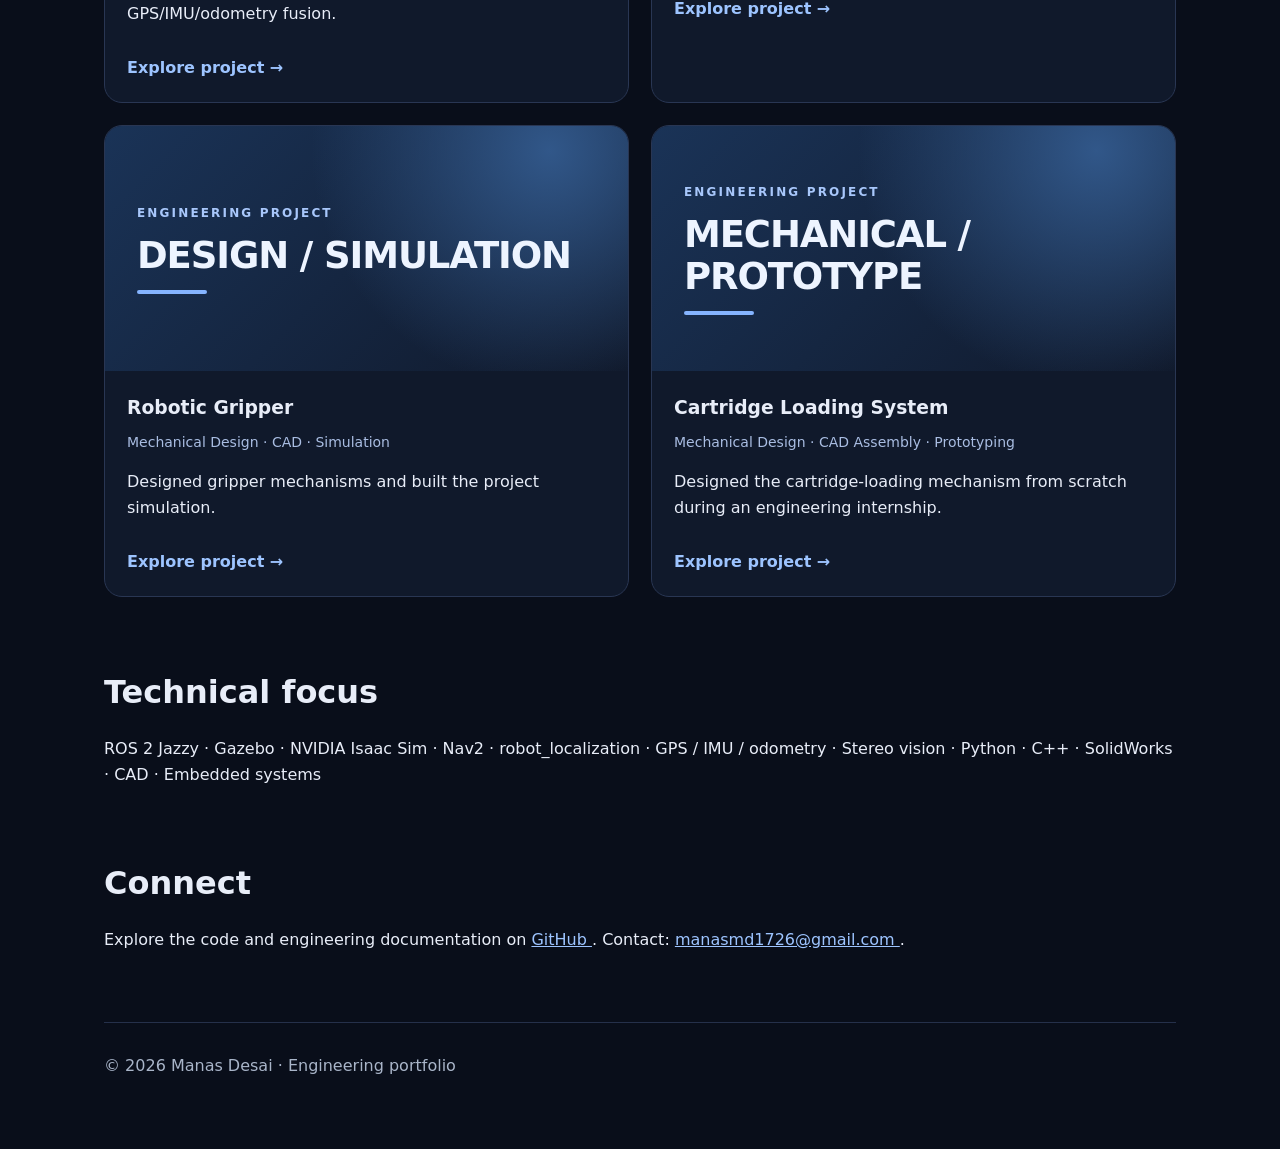
==== commit 53beebf5: "Add files via upload" ====
--- a/index.html
+++ b/index.html
@@ -1 +1,208 @@
-<!doctype html><html lang="en"><head><meta charset="utf-8"><meta name="viewport" content="width=device-width,initial-scale=1"><meta name="description" content="Manas Desai — Mechatronics and Advanced Manufacturing engineering portfolio"><title>Manas Desai | Engineering Portfolio</title><link rel="stylesheet" href="style.css"></head><body><header><nav class="nav"><strong>MANAS DESAI / ENGINEERING</strong><div><a href="#projects">Projects</a><a href="#rover">Rover Gallery</a><a href="#contact">Contact</a></div></nav></header><main><div class="hero"><div><div class="eyebrow">Mechatronics · Advanced Manufacturing · Robotics</div><h1>Engineering ideas into working systems.</h1><p class="lead">I'm Manas Desai, an RMIT engineering student working across autonomous robotics, simulation, mechanical design and prototyping.</p><a class="btn" href="#projects">Explore projects</a><a class="btn" href="https://github.com/anakin-skywalker-1708/Engineering-Portfolio">GitHub repository</a></div><img src="assets/rover/photo-093.jpg" alt="Knuckey Rover team celebrating at EnGenius 2026"></div><aside class="award"><div class="eyebrow">2026 · RMIT EnGenius</div><h2>Manufacturing, Mechatronics and Materials Engineering Prize</h2><p><strong>Top project in the discipline at EnGenius 2026.</strong> Awarded to Manas Desai by RMIT University, 22 October 2026.</p><a href="assets/rover/photo-077.jpg">View award certificate</a></aside><section id="projects"><h2>Selected engineering projects</h2><div class="grid"><article class="card"><img loading="lazy" src="assets/rover/photo-085.jpg" alt="Knuckey rover at EnGenius exhibition"><div class="content"><h3>Knuckey Autonomous Rover</h3><div class="tag">ROS 2 · Gazebo · Isaac Sim · Nav2 · Sensor Fusion</div><p>Award-winning agricultural rover autonomy project. Developed and validated simulation and navigation workflows, including stereo perception and GPS/IMU/odometry fusion.</p></div></article><article class="card"><div class="placeholder" aria-hidden="true">⚙</div><div class="content"><h3>AURC Atlas Rocket</h3><div class="tag">Structures · Nose Cone · CAD · Composite Fabrication</div><p>Structures-team work focused on nose-cone design, engineering drawings and hands-on fabrication.</p></div></article><article class="card"><div class="placeholder" aria-hidden="true">⚙</div><div class="content"><h3>Robotic Gripper</h3><div class="tag">Mechanical Design · CAD · Simulation</div><p>Designed gripper mechanisms and built the project simulation.</p></div></article><article class="card"><div class="placeholder" aria-hidden="true">⚙</div><div class="content"><h3>Cartridge Loading System</h3><div class="tag">Mechanical Design · CAD Assembly · Prototyping</div><p>Designed the cartridge-loading mechanism from scratch during an engineering internship.</p></div></article></div><p class="tag">Additional project photos and videos can be added to the three other project cards when the original website media is available.</p></section><section id="rover"><div class="eyebrow">Knuckey Rover Navigation</div><h2>From prototype to exhibition</h2><p class="lead">Design, integration, simulation, testing and demonstration of an agricultural autonomous rover.</p><div class="gallery"><figure><img loading="lazy" src="assets/rover/photo-003.jpg" alt="Team recognition at EnGenius"><figcaption>Team recognition at EnGenius</figcaption></figure><figure><img loading="lazy" src="assets/rover/photo-085.jpg" alt="Rover hardware on display"><figcaption>Rover hardware on display</figcaption></figure><figure><img loading="lazy" src="assets/rover/photo-086.jpg" alt="Electronics and wiring"><figcaption>Electronics and wiring</figcaption></figure><figure><img loading="lazy" src="assets/rover/photo-087.jpg" alt="Safety/control electronics"><figcaption>Safety/control electronics</figcaption></figure><figure><img loading="lazy" src="assets/rover/photo-088.jpg" alt="Project exhibition stand"><figcaption>Project exhibition stand</figcaption></figure><figure><img loading="lazy" src="assets/rover/photo-089.jpg" alt="Technical demonstration"><figcaption>Technical demonstration</figcaption></figure><figure><img loading="lazy" src="assets/rover/photo-090.jpg" alt="Rover at the exhibition"><figcaption>Rover at the exhibition</figcaption></figure><figure><img loading="lazy" src="assets/rover/photo-091.jpg" alt="Hands-on demonstration"><figcaption>Hands-on demonstration</figcaption></figure><figure><img loading="lazy" src="assets/rover/photo-093.jpg" alt="Team with award"><figcaption>Team with award</figcaption></figure><figure><img loading="lazy" src="assets/rover/photo-096.jpg" alt="Knuckey Rover Navigation team"><figcaption>Knuckey Rover Navigation team</figcaption></figure><figure><img loading="lazy" src="assets/rover/photo-043.jpg" alt="Outdoor rover test"><figcaption>Outdoor rover test</figcaption></figure><figure><img loading="lazy" src="assets/rover/photo-046.jpg" alt="Project presentation board"><figcaption>Project presentation board</figcaption></figure></div></section><section><h2>Technical focus</h2><p>ROS 2 Jazzy · Gazebo · NVIDIA Isaac Sim · Nav2 · robot_localization · GPS / IMU / odometry · Stereo vision · Python · C++ · SolidWorks · CAD · Embedded systems</p></section><section id="contact"><h2>Connect</h2><p>Explore the code and engineering documentation on <a href="https://github.com/anakin-skywalker-1708">GitHub</a>. Contact: <a href="mailto:S3964030@student.rmit.edu.au">S3964030@student.rmit.edu.au</a>.</p></section><footer>© 2026 Manas Desai · Engineering portfolio</footer></main></body></html>+<!DOCTYPE html>
+<html lang="en">
+ <head>
+  <meta charset="utf-8"/>
+  <meta content="width=device-width,initial-scale=1" name="viewport"/>
+  <meta content="Manas Desai — Mechatronics and Advanced Manufacturing engineering portfolio" name="description"/>
+  <title>
+   Manas Desai | Engineering Portfolio
+  </title>
+  <link href="style.css" rel="stylesheet"/>
+ </head>
+ <body>
+  <header>
+   <nav class="nav">
+    <strong>
+     MANAS DESAI / ENGINEERING
+    </strong>
+    <div>
+     <a href="#projects">
+      Projects
+     </a>
+     <a href="knuckey-rover.html">
+      Rover project
+     </a>
+     <a href="#contact">
+      Contact
+     </a>
+    </div>
+   </nav>
+  </header>
+  <main>
+   <div class="hero">
+    <div>
+     <div class="eyebrow">
+      Mechatronics · Advanced Manufacturing · Robotics
+     </div>
+     <h1>
+      Engineering ideas into working systems.
+     </h1>
+     <p class="lead">
+      I'm Manas Desai, an RMIT engineering student working across autonomous robotics, simulation, mechanical design and prototyping.
+     </p>
+     <a class="btn" href="#projects">
+      Explore projects
+     </a>
+     <a class="btn" href="https://github.com/anakin-skywalker-1708/Engineering-Portfolio">
+      GitHub repository
+     </a>
+    </div>
+    <img alt="Portrait of Manas Desai" src="assets/profile-manas.jpg"/>
+   </div>
+   <aside class="award">
+    <div class="eyebrow">
+     2026 · RMIT EnGenius
+    </div>
+    <h2>
+     Manufacturing, Mechatronics and Materials Engineering Prize
+    </h2>
+    <p>
+     <strong>
+      Top project in the discipline at EnGenius 2026.
+     </strong>
+     Awarded to Manas Desai by RMIT University, 22 October 2026.
+    </p>
+    <a href="assets/rover/photo-077.jpg">
+     View award certificate
+    </a>
+   </aside>
+   <section id="projects">
+    <h2>
+     Selected engineering projects
+    </h2>
+    <div class="grid">
+     <a aria-label="View Knuckey Autonomous Rover project details" class="project-card-link" href="knuckey-rover.html">
+      <article class="card">
+       <img alt="Knuckey rover at EnGenius exhibition" loading="lazy" src="assets/rover/photo-085.jpg"/>
+       <div class="content">
+        <h3>
+         Knuckey Autonomous Rover
+        </h3>
+        <div class="tag">
+         ROS 2 · Gazebo · Isaac Sim · Nav2 · Sensor Fusion
+        </div>
+        <p>
+         Award-winning agricultural rover autonomy project. Developed and validated simulation and navigation workflows, including stereo perception and GPS/IMU/odometry fusion.
+        </p>
+        <span class="card-cta">
+         Explore project →
+        </span>
+       </div>
+      </article>
+     </a>
+     <a aria-label="View AURC Atlas Rocket project details" class="project-card-link" href="atlas-rocket.html">
+      <article class="card">
+       <div aria-hidden="true" class="project-visual">
+        <span class="project-visual-kicker">
+         ENGINEERING PROJECT
+        </span>
+        <span class="project-visual-name">
+         AURC / ATLAS
+        </span>
+        <span class="project-visual-line">
+        </span>
+       </div>
+       <div class="content">
+        <h3>
+         AURC Atlas Rocket
+        </h3>
+        <div class="tag">
+         Structures · Nose Cone · CAD · Composite Fabrication
+        </div>
+        <p>
+         Structures-team work focused on nose-cone design, engineering drawings and hands-on fabrication.
+        </p>
+        <span class="card-cta">
+         Explore project →
+        </span>
+       </div>
+      </article>
+     </a>
+     <a aria-label="View Robotic Gripper project details" class="project-card-link" href="robotic-gripper.html">
+      <article class="card">
+       <div aria-hidden="true" class="project-visual">
+        <span class="project-visual-kicker">
+         ENGINEERING PROJECT
+        </span>
+        <span class="project-visual-name">
+         DESIGN / SIMULATION
+        </span>
+        <span class="project-visual-line">
+        </span>
+       </div>
+       <div class="content">
+        <h3>
+         Robotic Gripper
+        </h3>
+        <div class="tag">
+         Mechanical Design · CAD · Simulation
+        </div>
+        <p>
+         Designed gripper mechanisms and built the project simulation.
+        </p>
+        <span class="card-cta">
+         Explore project →
+        </span>
+       </div>
+      </article>
+     </a>
+     <a aria-label="View Cartridge Loading System project details" class="project-card-link" href="cartridge-loading-system.html">
+      <article class="card">
+       <div aria-hidden="true" class="project-visual">
+        <span class="project-visual-kicker">
+         ENGINEERING PROJECT
+        </span>
+        <span class="project-visual-name">
+         MECHANICAL / PROTOTYPE
+        </span>
+        <span class="project-visual-line">
+        </span>
+       </div>
+       <div class="content">
+        <h3>
+         Cartridge Loading System
+        </h3>
+        <div class="tag">
+         Mechanical Design · CAD Assembly · Prototyping
+        </div>
+        <p>
+         Designed the cartridge-loading mechanism from scratch during an engineering internship.
+        </p>
+        <span class="card-cta">
+         Explore project →
+        </span>
+       </div>
+      </article>
+     </a>
+    </div>
+   </section>
+   <section>
+    <h2>
+     Technical focus
+    </h2>
+    <p>
+     ROS 2 Jazzy · Gazebo · NVIDIA Isaac Sim · Nav2 · robot_localization · GPS / IMU / odometry · Stereo vision · Python · C++ · SolidWorks · CAD · Embedded systems
+    </p>
+   </section>
+   <section id="contact">
+    <h2>
+     Connect
+    </h2>
+    <p>
+     Explore the code and engineering documentation on
+     <a href="https://github.com/anakin-skywalker-1708">
+      GitHub
+     </a>
+     . Contact:
+     <a href="mailto:manasmd1726@gmail.com">
+      manasmd1726@gmail.com
+     </a>
+     .
+    </p>
+   </section>
+   <footer>
+    © 2026 Manas Desai · Engineering portfolio
+   </footer>
+  </main>
+ </body>
+</html>
--- a/style.css
+++ b/style.css
@@ -0,0 +1,31 @@
+*{box-sizing:border-box}body{margin:0;background:#090e1a;color:#e8edf8;font:16px/1.6 system-ui,-apple-system,Segoe UI,sans-serif}a{color:#9dc4ff}header{position:sticky;top:0;background:#090e1ae8;backdrop-filter:blur(12px);border-bottom:1px solid #25304a;z-index:10}.nav{max-width:1120px;margin:auto;padding:18px 24px;display:flex;justify-content:space-between;gap:20px;flex-wrap:wrap}.nav a{text-decoration:none;margin-left:18px;color:#d5dff1}main{max-width:1120px;margin:auto;padding:40px 24px}.hero{display:grid;grid-template-columns:1.1fr .9fr;align-items:center;gap:40px;padding:50px 0 70px}.eyebrow{color:#9dbbff;letter-spacing:.13em;text-transform:uppercase;font-weight:700;font-size:13px}h1{font-size:clamp(42px,6vw,78px);line-height:1.06;margin:10px 0 20px;letter-spacing:-.05em}h2{font-size:32px;margin:0 0 18px}h3{margin:0 0 8px}.lead{font-size:19px;color:#b7c5d9}.hero img{width:100%;height:390px;object-fit:cover;border-radius:22px}.btn{display:inline-block;padding:12px 18px;border:1px solid #6286cc;border-radius:10px;margin:8px 8px 0 0;text-decoration:none;background:#172d54;color:white}.award{border:1px solid #5b6f9a;background:linear-gradient(115deg,#142444,#111a30);padding:22px;border-radius:18px;margin:10px 0 70px}.award strong{color:#d4e5ff}.grid{display:grid;grid-template-columns:repeat(2,1fr);gap:22px}.card{border:1px solid #293653;border-radius:18px;overflow:hidden;background:#10192b}.card .content{padding:22px}.card img{width:100%;height:245px;object-fit:cover}.placeholder{height:245px;background:linear-gradient(120deg,#21375a,#10192b);display:flex;align-items:center;justify-content:center;color:#c0d3f5;font-size:56px}.tag{color:#a9bde2;font-size:14px}.gallery{display:grid;grid-template-columns:repeat(4,1fr);gap:12px}.gallery figure{margin:0}.gallery img{width:100%;height:190px;object-fit:cover;border-radius:10px}.gallery figcaption{font-size:12px;color:#a7b4cc}section{margin-bottom:70px}footer{padding:30px 0;border-top:1px solid #25304a;color:#a9b5c9}@media(max-width:720px){.hero,.grid{grid-template-columns:1fr}.gallery{grid-template-columns:repeat(2,1fr)}.hero img{height:260px}.nav a{margin-left:8px}}
+/* Personal portrait and intentional project artwork (no stock photos) */
+.hero img{object-fit:cover;object-position:center 38%;background:#a9a9a9}
+.project-visual{height:245px;display:flex;flex-direction:column;align-items:flex-start;justify-content:center;gap:12px;padding:32px;background:radial-gradient(circle at 85% 10%,#315789 0%,transparent 48%),linear-gradient(135deg,#1a3357,#10192b);overflow:hidden}
+.project-visual-kicker{font-size:12px;letter-spacing:.18em;color:#a8c7fb;font-weight:700}
+.project-visual-name{font-size:clamp(24px,3vw,37px);line-height:1.15;letter-spacing:-.03em;font-weight:800;color:#edf4ff}
+.project-visual-line{width:70px;height:4px;border-radius:5px;background:#85b4ff}
+
+/* Clickable project cards and individual project pages */
+.project-card-link{display:block;color:inherit;text-decoration:none;border-radius:18px;outline-offset:5px}
+.project-card-link .card{height:100%;transition:transform .18s ease,border-color .18s ease,box-shadow .18s ease}
+.project-card-link:hover .card,.project-card-link:focus-visible .card{transform:translateY(-5px);border-color:#80b1ff;box-shadow:0 15px 30px #0004}
+.card-cta{display:inline-block;margin-top:12px;color:#9dc4ff;font-weight:700}
+.brand{color:#e8edf8!important;text-decoration:none}
+.back-link{display:inline-block;margin:14px 0 35px;text-decoration:none}
+.detail-hero{padding:20px 0 30px;max-width:880px}
+.detail-hero h1{font-size:clamp(40px,5.5vw,70px)}
+.detail-tags{display:flex;flex-wrap:wrap;gap:10px;margin:0 0 46px}
+.detail-tags span{border:1px solid #3d5276;border-radius:40px;padding:6px 13px;background:#14233d;color:#d4e4ff;font-size:14px}
+.detail-section{margin:0 0 54px;max-width:100%}
+.detail-section>p{max-width:840px;color:#c6d2e6}
+.detail-columns{display:grid;grid-template-columns:repeat(3,minmax(0,1fr));gap:16px}
+.detail-columns>div,.media-pending{background:#111d32;border:1px solid #30405e;border-radius:16px;padding:22px}
+.detail-columns p,.media-pending p{color:#b9c8e0}
+.metric{display:flex;gap:22px;align-items:center;padding:22px;background:#152743;border:1px solid #416394;border-radius:16px;max-width:850px}
+.metric strong{font-size:48px;white-space:nowrap;color:#d4e5ff}.metric span{color:#c6d2e6}
+.feature-inline{display:grid;grid-template-columns:260px 1fr;gap:24px;align-items:center;max-width:900px}
+.feature-inline img{width:100%;border-radius:12px}
+.next-project{padding:30px 0;border-top:1px solid #25304a}
+.mini-links{display:flex;flex-wrap:wrap;gap:12px}.mini-links a{padding:10px 14px;border:1px solid #405477;border-radius:9px;text-decoration:none}
+@media(max-width:720px){.detail-columns,.feature-inline{grid-template-columns:1fr}.metric{flex-direction:column;align-items:flex-start}.metric strong{font-size:40px}}
